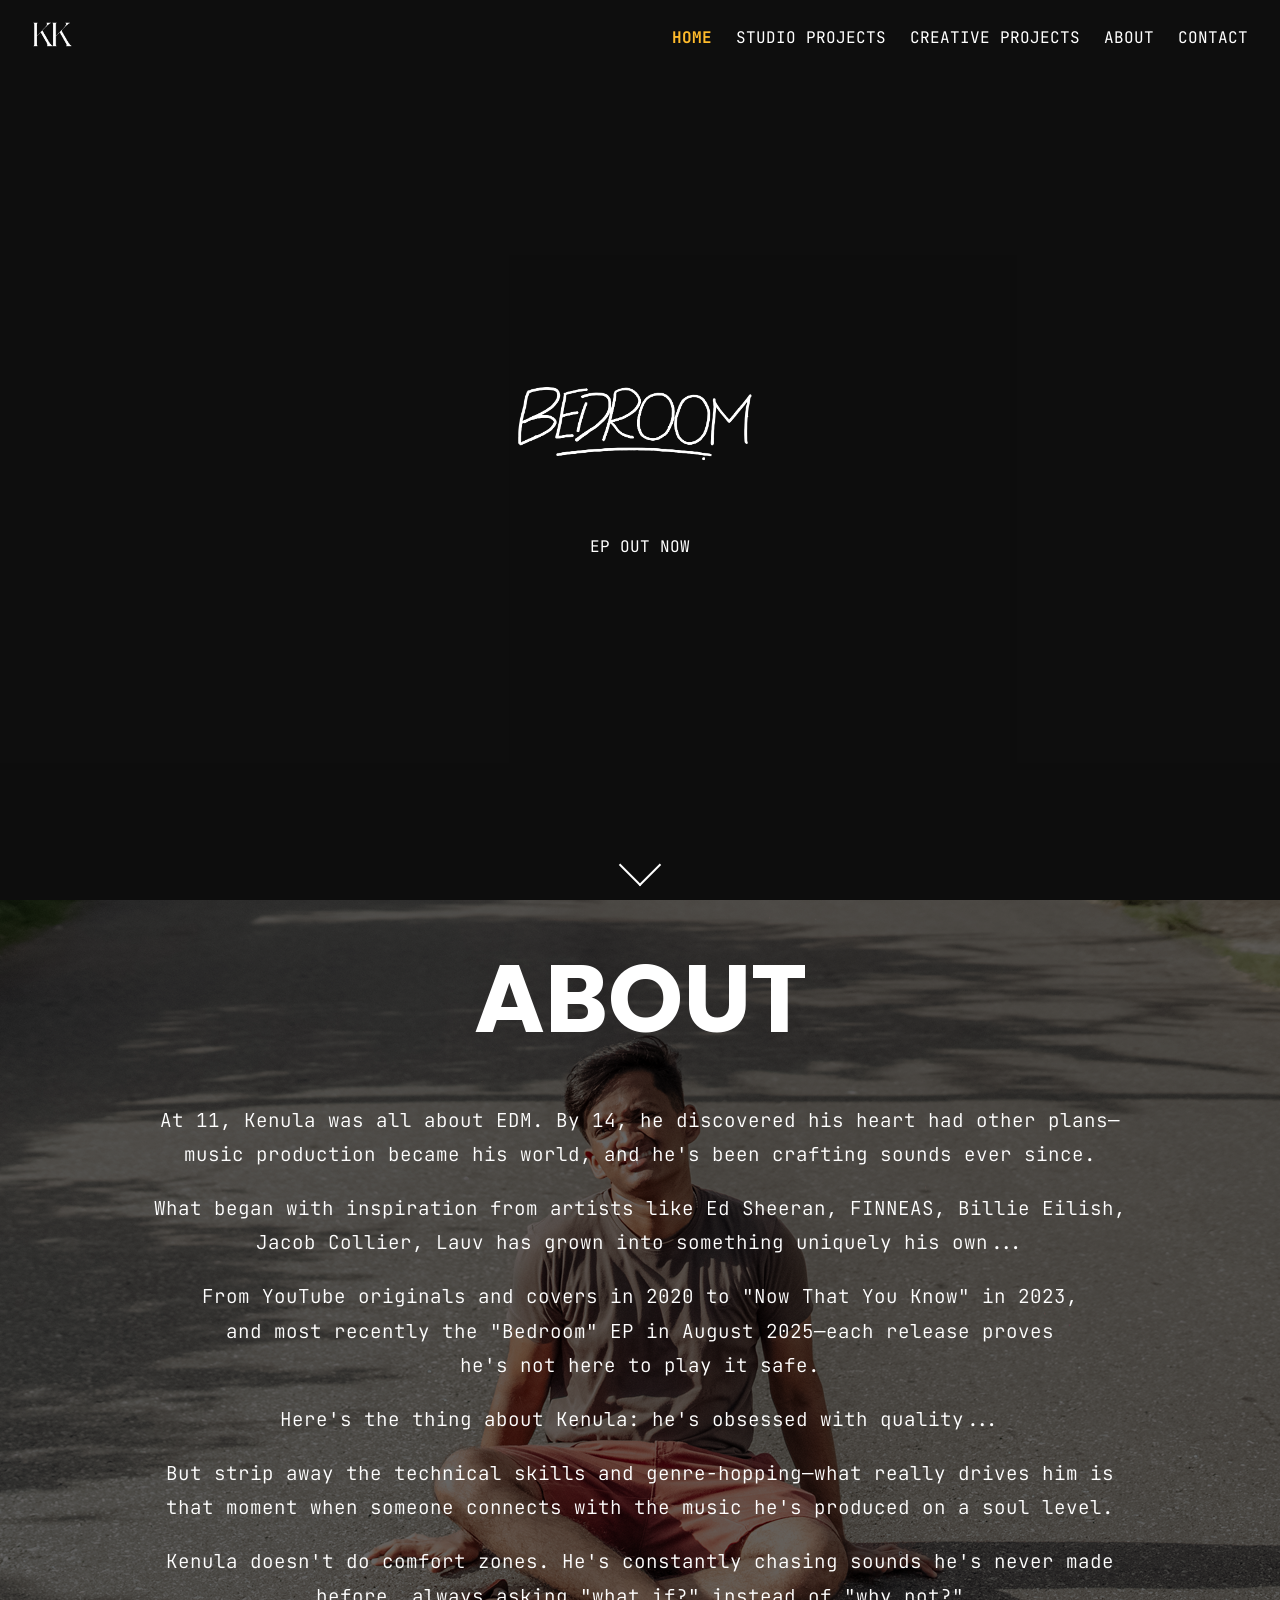
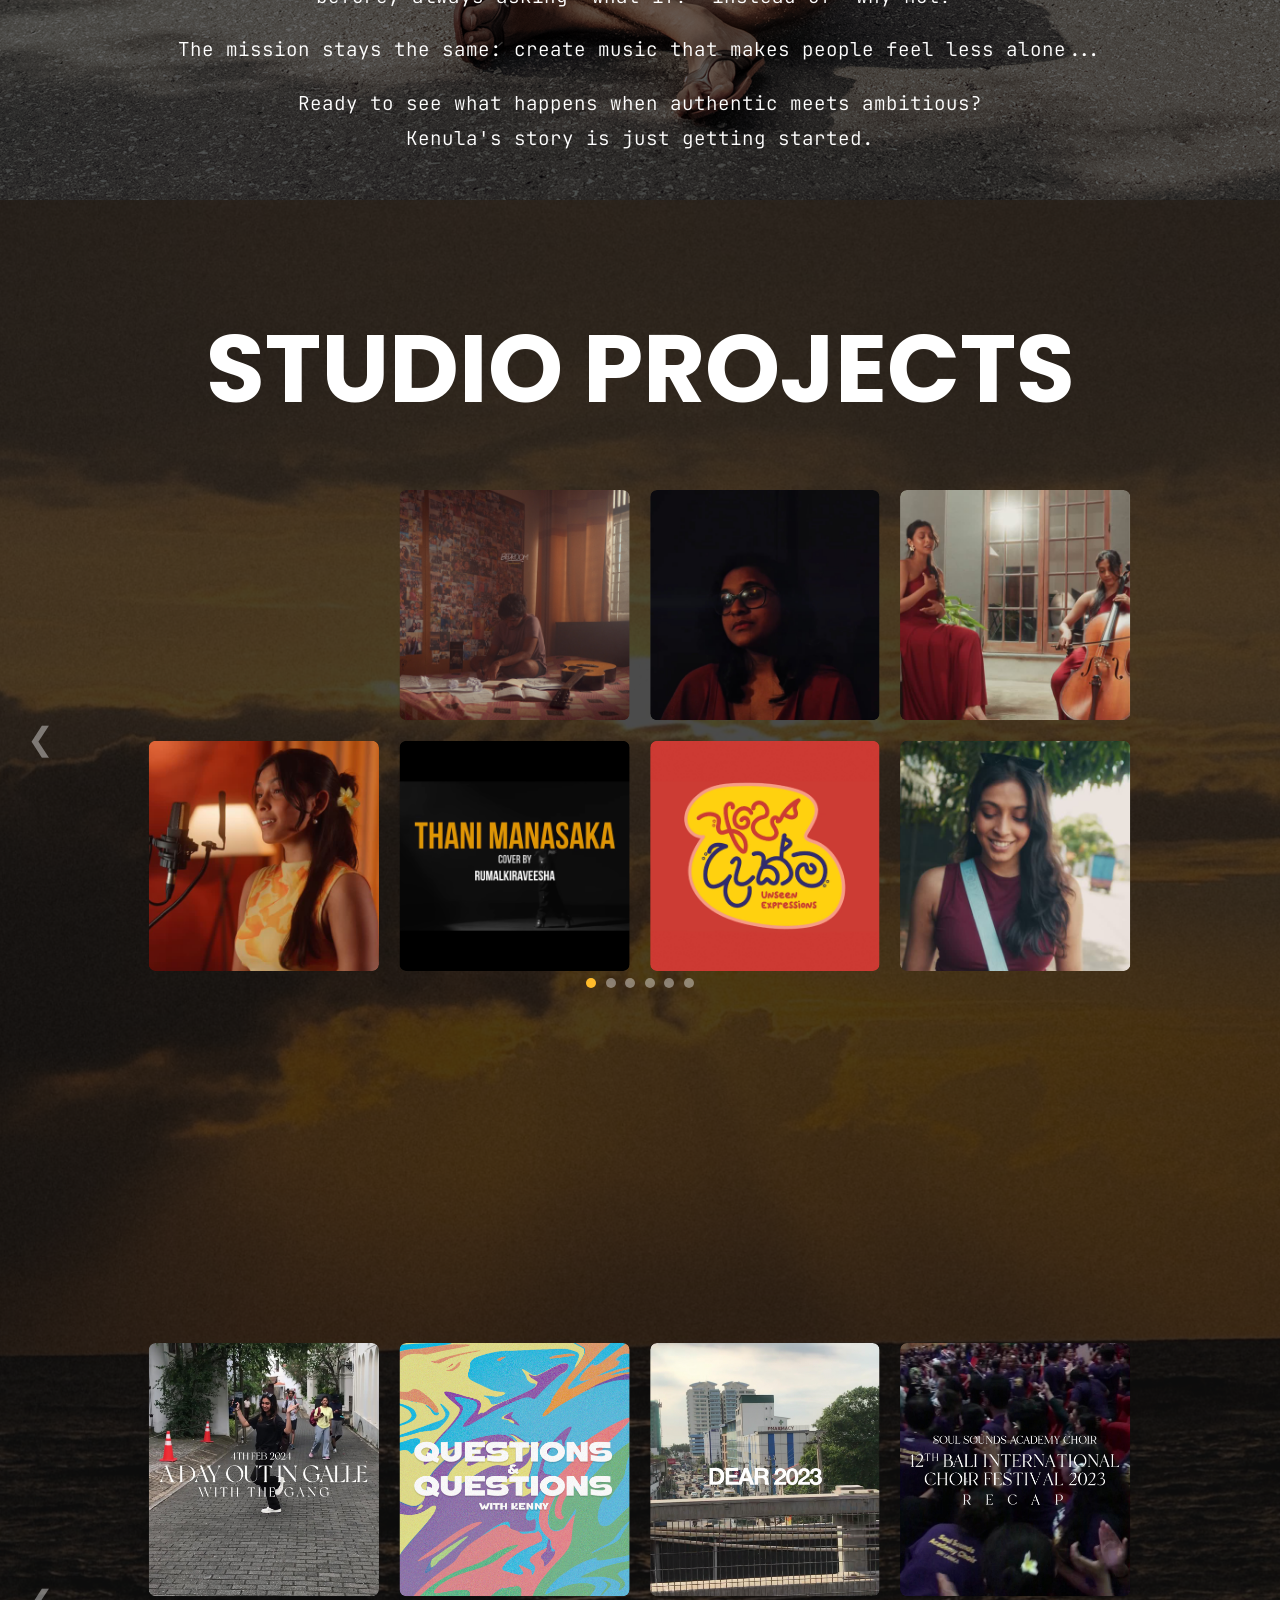
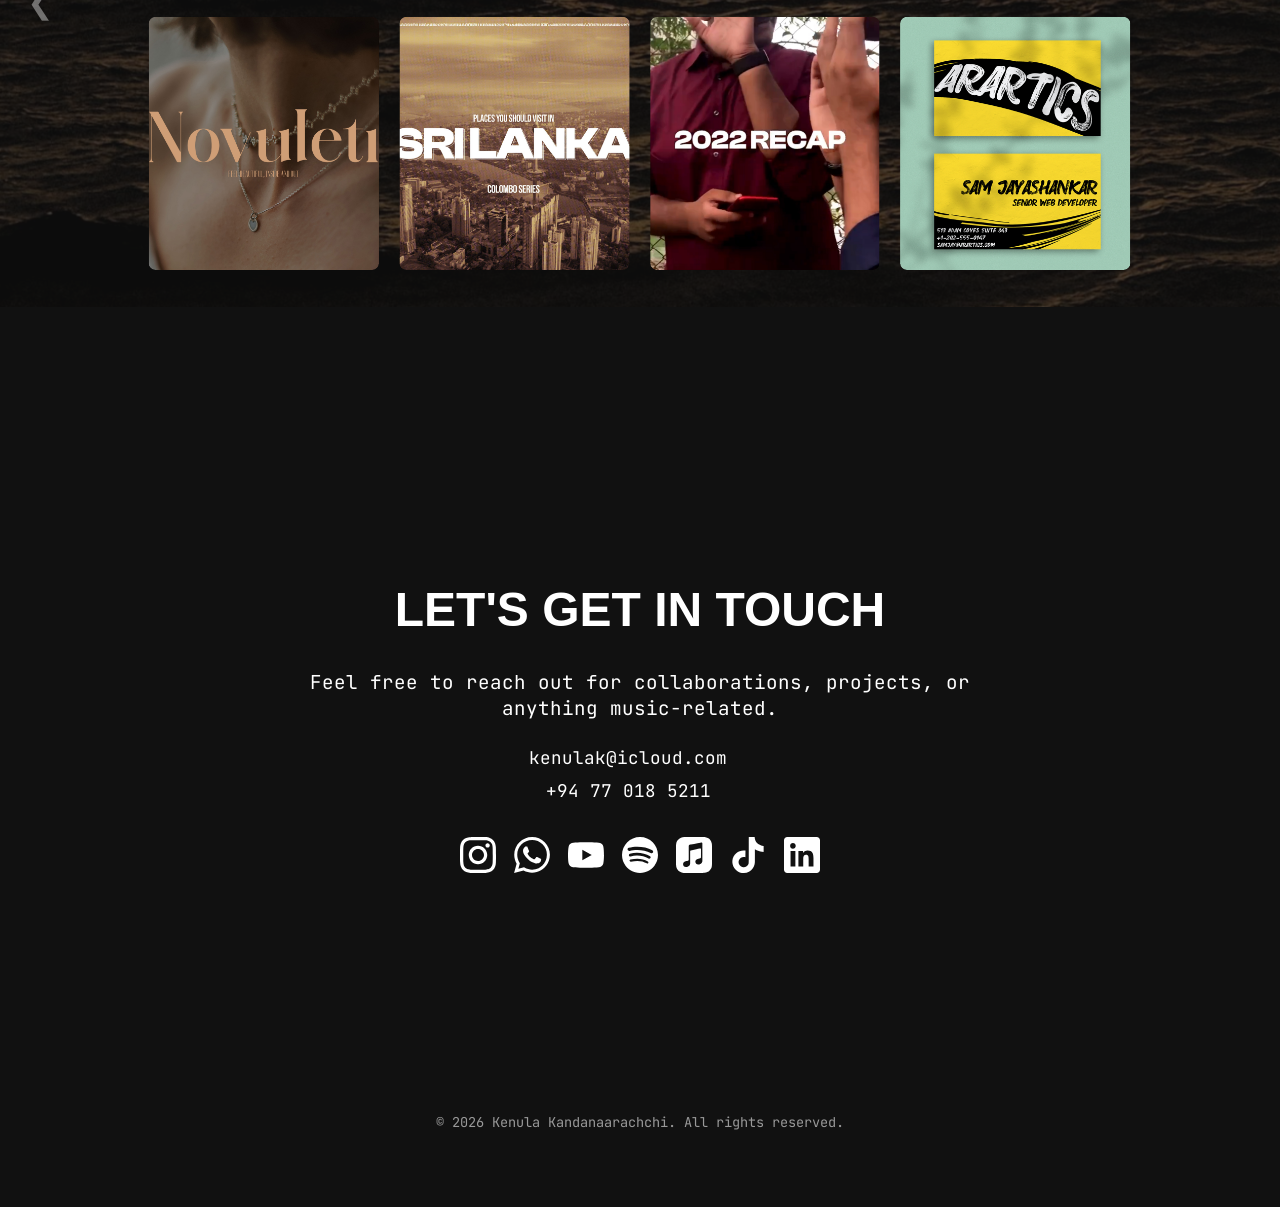
==== index.html @ 303df740 "Update index.html" ====
<!DOCTYPE html>
<html lang="en">
<head>
  <meta charset="UTF-8" />
  <meta name="viewport" content="width=device-width, initial-scale=1.0" />
  <title>Kenula Kandanaarachchi</title>
  <link rel="stylesheet" href="style.css" />
  <link rel="preconnect" href="https://fonts.googleapis.com">
  <link rel="preconnect" href="https://fonts.gstatic.com" crossorigin>
  <!-- JetBrains Mono -->
  <link href="https://fonts.googleapis.com/css2?family=JetBrains+Mono:wght@400;700&display=swap" rel="stylesheet">

  <!-- JetBrains Mono (Light + Regular + Bold) -->
  <link href="https://fonts.googleapis.com/css2?family=JetBrains+Mono:wght@300;400;700&display=swap" rel="stylesheet">

  <!-- Poppins Bold -->
  <link href="https://fonts.googleapis.com/css2?family=Poppins:wght@700&display=swap" rel="stylesheet">

  <link rel="icon" href="favicon/favicon.ico" type="image/x-icon">

  <link rel="icon" type="image/png" sizes="32x32" href="favicon/favicon-32x32.png">
  <link rel="icon" type="image/png" sizes="16x16" href="favicon/favicon-16x16.png">

  <link rel="apple-touch-icon" href="icons/apple-touch-icon.png">
</head>
<body>

<!-- Navbar -->
<header>
  <nav>
    <div class="logo">
      <a href="#home" class="logo-link">
        <img src="images/KENULA KANDANAARACHCHI-03.png" alt="Kenula Kayy Logo">
      </a>
    </div>
    <ul class="nav-links">
      <li><a href="#home">HOME</a></li>
      <li><a href="#studio-projects">STUDIO PROJECTS</a></li>
      <li><a href="#creative-projects">CREATIVE PROJECTS</a></li>
      <li><a href="#about">ABOUT</a></li>
      <li><a href="#contact">CONTACT</a></li>
    </ul>
    <div class="burger">&#9776;</div>
  </nav>
</header>

<!-- Hero Section -->
<section id="home" class="hero">
 <video autoplay muted loop playsinline class="hero-video">
    <source src="videos/WEBSITE_HOME_VIDEO.mp4" type="video/mp4">
    <!-- Optional WebM fallback -->
    <!-- <source src="videos/background.webm" type="video/webm"> -->
  </video>
  <div class="overlay"></div>
  <div class="hero-content">
    <!-- Replace text with your large logo -->
    <img src="images/BEDROOM ARTWORK-03-02.png" alt="Kenula Kayy Logo" class="hero-logo">
    <p class="hero-subtext">EP OUT NOW</p>
  </div>

  <!-- Scroll Down Arrow -->
  <a href="#about" class="scroll-down">
    <span></span>
  </a>
</section>
  
<!-- About -->
<section id="about" class="about-section">
  <div class="about-bg"></div>
  <div class="about-overlay"></div>
  <div class="about-content">
    <h2 class="animate-heading">ABOUT</h2>
    <div class="about-text">
      <p>At 11, Kenula was all about EDM. By 14, he discovered his heart had other plans—music production became his world, and he's been crafting sounds ever since.</p>
      <p>What began with inspiration from artists like Ed Sheeran, FINNEAS, Billie Eilish, Jacob Collier, Lauv has grown into something uniquely his own...</p>
      <p>From YouTube originals and covers in 2020 to "Now That You Know" in 2023,<br>and most recently the "Bedroom" EP in August 2025—each release proves<br>he's not here to play it safe.</p>
      <p>Here's the thing about Kenula: he's obsessed with quality...</p>
      <p>But strip away the technical skills and genre-hopping—what really drives him is that moment when someone connects with the music he's produced on a soul level.</p>
      <p>Kenula doesn't do comfort zones. He's constantly chasing sounds he's never made before, always asking "what if?" instead of "why not?"</p>
      <p>The mission stays the same: create music that makes people feel less alone...</p>
      <p>Ready to see what happens when authentic meets ambitious? <br> Kenula's story is just getting started.</br></p>
    </div>
  </div>
</section>

<!-- Shared Background Wrapper for Studio + Creative -->
<div class="projects-bg-wrapper">
  <div class="projects-bg"></div>
<!-- Studio Projects -->
<section id="studio-projects" class="projects-section">
  <h2 class="animate-heading">STUDIO PROJECTS</h2>
  <div class="slider-wrapper">
    <div class="projects-slider">

      <!-- Slide 1 -->
      <div class="project-slide active">
        <!-- Row 1 -->
        <a href="https://song.link/y/GPnMIuKgB18" target="_blank" rel="noopener noreferrer" class="project-card"><div class="project-img" style="background-image: url('Album_Arts/INFINITY_PAATA_PAATA_LOKAYAK.png');"></div><div class="overlay"><p>Paata Paata Lokayak<br><span>INFINITY</span></p></div></a>
        <a href="https://li.sten.to/bedroom" target="_blank" rel="noopener noreferrer" class="project-card"><div class="project-img" style="background-image: url('Album_Arts/BEDROOM_ALBUM_ART.jpg');"></div><div class="overlay"><p>Bedroom<br><span>Kenula Kandanaarachchi</span></p></div></a>
        <a href="https://www.youtube.com/watch?v=YS7hz0ufupk" target="_blank" rel="noopener noreferrer" class="project-card"><div class="project-img" style="background-image: url('Album_Arts/NADINE_GOODNESS_OF_GOD.jpg');"></div><div class="overlay"><p>Goodness of God (Cover)<br><span>Nadine</span></p></div></a>
        <a href="https://www.instagram.com/p/DMpoZyWswo3/" target="_blank" rel="noopener noreferrer" class="project-card"><div class="project-img" style="background-image: url('Album_Arts/AMARSHA_MAL_PAN_PODAK.jpg');"></div><div class="overlay"><p>Mal Pan Podak (Cover)<br><span>Amarsha Tissera</span></p></div></a>
        <!-- Row 2 -->
        <a href="https://www.instagram.com/p/DMUVOKHNM0s/" target="_blank" rel="noopener noreferrer" class="project-card"><div class="project-img" style="background-image: url('Album_Arts/AMARSHA_PAALUWE_SATHUTA.jpg');"></div><div class="overlay"><p>Paaluwe Sathuta (Cover)<br><span>Amarsha Tissera</span></p></div></a>
        <a href="https://www.youtube.com/watch?v=P3j0_LuZBWg" target="_blank" rel="noopener noreferrer" class="project-card"><div class="project-img" style="background-image: url('Album_Arts/RUMALKI_THANI_MANASAKA.jpg');"></div><div class="overlay"><p>Thani Manasaka (Cover)<br><span>Rumalki Raveesha</span></p></div></a>
        <a href="https://www.youtube.com/watch?v=t_DUDmobQgE" target="_blank" rel="noopener noreferrer" class="project-card"><div class="project-img" style="background-image: url('Album_Arts/BLIND_SCHOOL_APE_DAKMA.jpg');"></div><div class="overlay"><p>අපේ දැක්ම Unseen Expressions<br><span> The School for the Blind Ratmalana</span></p></div></a>
        <a href="https://www.instagram.com/p/DJbxK8TsYFI/" target="_blank" rel="noopener noreferrer" class="project-card"><div class="project-img" style="background-image: url('Album_Arts/AMARSHA_SANSARAYE.jpg');"></div><div class="overlay"><p>Sansaraye (Cover)<br><span>Amarsha Tissera</span></p></div></a>
      </div>

      <!-- Slide 2 -->
      <div class="project-slide">
        <!-- Row 1 -->
        <a href="https://www.youtube.com/watch?v=Evap-ZZc87Y" target="_blank" rel="noopener noreferrer" class="project-card"><div class="project-img" style="background-image: url('Album_Arts/NUWAN_PAPARE_JAZZ.jpg');"></div><div class="overlay"><p>Papara Jazz | පපර ජෑස්<br>(Documentary)<br><span>Horns with Nuwan</span></p></div></a>        
        <a href="https://www.instagram.com/p/DG5SH1ev1Fr/" target="_blank" rel="noopener noreferrer" class="project-card"><div class="project-img" style="background-image: url('Album_Arts/RUMALKI_DANGAKARA_HANDAKARI.jpg');"></div><div class="overlay"><p>Dangakara Hadakari (Cover)<br><span>Rumalki Raveesha</span></p></div></a>
        <a href="https://www.instagram.com/p/DGQVdH5sZlc/" target="_blank" rel="noopener noreferrer" class="project-card"><div class="project-img" style="background-image: url('Album_Arts/AMARSHA_JEEWITHE_THARUNA_KALE.jpg');"></div><div class="overlay"><p>Jeewithe Tharuna Kale (Cover)<br><span>Amarsha Tissera</span></p></div></a>
        <a href="https://www.youtube.com/watch?v=TrlFW0Z05Lc" target="_blank" rel="noopener noreferrer" class="project-card"><div class="project-img" style="background-image: url('Album_Arts/AMARSHA_KEHAN_IRIS.jpg');"></div><div class="overlay"><p>IRIS (Cover)<br><span>Amarsha Tissera & Kehan Gunatilleka</span></p></div></a>

        <!-- Row 2 -->
        <a href="https://www.youtube.com/shorts/XlEE2H0rABk" target="_blank" rel="noopener noreferrer" class="project-card"><div class="project-img" style="background-image: url('Album_Arts/AMARSHA_MIHIRAWIYE.jpg');"></div><div class="overlay"><p>Mihiraviyeh (Cover)<br><span>Amarsha Tissera</span></p></div></a>
        <a href="https://www.youtube.com/watch?v=u-RbnKfEqfM" target="_blank" rel="noopener noreferrer" class="project-card"><div class="project-img" style="background-image: url('Album_Arts/ECHOES_OF_US.jpg');"></div><div class="overlay"><p>Echoes of Us (Short Film)<br><span>Last Bench Movies</span></p></div></a>
        <a href="https://www.youtube.com/watch?v=CLxDbtnFYWI" target="_blank" rel="noopener noreferrer" class="project-card"><div class="project-img" style="background-image: url('Album_Arts/AMARSHA_ASIPIYA_SALANA.jpg');"></div><div class="overlay"><p>Asipiya Salana (Cover)<br><span>Amarsha Tissera</span></p></div></a>
        <a href="https://www.youtube.com/watch?v=0uTXkuQrvTw" target="_blank" rel="noopener noreferrer" class="project-card"><div class="project-img" style="background-image: url('Album_Arts/AMARSHA_HANTHANEY.jpg');"></div><div class="overlay"><p>Hanthaney (Cover)<br><span>Amarsha Tissera x Yashvin Senanayake</span></p></div></a>
      </div>

      <!-- Slide 3 -->
      <div class="project-slide">
        <!-- Row 1 -->
        <a href="https://hyperfollow.com/kenulakandanaarachchidancingshoes" target="_blank" rel="noopener noreferrer" class="project-card"><div class="project-img" style="background-image: url('Album_Arts/DANCING_SHOES_ALBUM_ART_COVER.jpg');"></div><div class="overlay"><p>Dancing Shoes<br><span>Kenula Kandanaarachchi</span></p></div></a>
        <a href="https://youtube.com/playlist?list=PLHCzepx_gjsb80nX0EVVEt56pDHpDssVe&si=8_OqZ4Pj3O2GMsOS" target="_blank" rel="noopener noreferrer" class="project-card"><div class="project-img" style="background-image: url('Album_Arts/PATTA_HISTORY_POLITCS.jpg');"></div><div class="overlay"><p>Sri Lanka's Politics - a History of Power in Paradise<br><span>Patta History</span></p></div></a>
        <a href="https://www.youtube.com/watch?v=GGmb2E5V9VI" target="_blank" rel="noopener noreferrer" class="project-card"><div class="project-img" style="background-image: url('Album_Arts/DANCING_SHOES_ALBUM_ART_COVER.jpg');"></div><div class="overlay"><p>BIRDS OF A FEATHER (Cover)<br><span>Amarsha Tissera</span></p></div></a>
        <a href="https://www.youtube.com/watch?v=mDjHya2Vjc0" target="_blank" rel="noopener noreferrer" class="project-card"><div class="project-img" style="background-image: url('Album_Arts/THANUKI_DIVE_COVER.jpg');"></div><div class="overlay"><p>Dive (Cover)<br><span>Thanuki Goonesinghe</span></p></div></a>

        <!-- Row 2 -->
        <a href="https://www.youtube.com/watch?v=7arHqsnm9ko" target="_blank" rel="noopener noreferrer" class="project-card"><div class="project-img" style="background-image: url('Album_Arts/AMARSHA_PLEASE_PLEASE_PLEASE.jpg');"></div><div class="overlay"><p>Please Please Please (Cover)<br><span>Amarsha Tissera</span></p></div></a>
        <a href="https://www.youtube.com/watch?v=TdQnGWZSMvs" target="_blank" rel="noopener noreferrer" class="project-card"><div class="project-img" style="background-image: url('Album_Arts/AMARSHA_EKA_WASSAK.jpg');"></div><div class="overlay"><p>Eka Wassak (Cover)<br><span>Amarsha Tissera x Yashvin Senanayake</span></p></div></a>
        <a href="https://www.youtube.com/watch?v=mLkYtWjqIC8" target="_blank" rel="noopener noreferrer" class="project-card"><div class="project-img" style="background-image: url('Album_Arts/AND_THEN_THERE_WERE_NONE.jpg');"></div><div class="overlay"><p>10 Little Soldier Boys from "And Then There Were None"<br><span>Cold Theatre Seven</span></p></div></a>
        <a href="https://www.youtube.com/watch?v=myBLik-btCE" target="_blank" rel="noopener noreferrer" class="project-card"><div class="project-img" style="background-image: url('Album_Arts/DON_SWAPNA_KUMARI.jpg');"></div><div class="overlay"><p>Swapna Kumari<br><span>Dona Ruwini</span></p></div></a>
      </div>
      
      <!-- Slide 4 -->
      <div class="project-slide">
        <!-- Row 1 -->
        <a href="https://song.link/s/5SKcfchRN8miUir3IqKYWQ" target="_blank" rel="noopener noreferrer" class="project-card"><div class="project-img" style="background-image: url('Album_Arts/CLOSE_TO_ME.jpg');"></div><div class="overlay"><p>close to me<br><span>Vinuk</span></p></div></a>
        <a href="https://www.youtube.com/watch?v=QSKkhmNAGaI" target="_blank" rel="noopener noreferrer" class="project-card"><div class="project-img" style="background-image: url('Album_Arts/AMARSHA_STICK_SEASON.jpg');"></div><div class="overlay"><p>Stick Season (Live Cover)<br><span>Amarsha Tissera</span></p></div></a>
        <a href="https://hyperfollow.com/4000miles" target="_blank" rel="noopener noreferrer" class="project-card"><div class="project-img" style="background-image: url('Album_Arts/4000_MILES.jpg');"></div><div class="overlay"><p>4000 Miles<br><span>Kenula Kandanaarachchi</span></p></div></a>
        <a href="https://www.youtube.com/watch?v=26aE1nnDCZk" target="_blank" rel="noopener noreferrer" class="project-card"><div class="project-img" style="background-image: url('Album_Arts/CARLLIN_HALLELUJAH.jpg');"></div><div class="overlay"><p>Hallelujah (Cover)<br><span>TAmarsha Tissera & Carllin Perera</span></p></div></a>

        <!-- Row 2 -->
        <a href="https://hyperfollow.com/nowthatyouknow" target="_blank" rel="noopener noreferrer" class="project-card"><div class="project-img" style="background-image: url('Album_Arts/NTYK.jpg');"></div><div class="overlay"><p>Now That You Know<br><span>Kenula Kandanaarachchi</span></p></div></a>
        <a href="https://www.instagram.com/p/CpY_lSBI5zE/" target="_blank" rel="noopener noreferrer" class="project-card"><div class="project-img" style="background-image: url('Album_Arts/SUBHATH_TITLI.jpg');"></div><div class="overlay"><p>Titli<br><span>Subhath Sanjula</span></p></div></a>
        <a href="https://soundcloud.com/kenulakandanaarachchi/ifthisisgoodbye-kenulak" target="_blank" rel="noopener noreferrer" class="project-card"><div class="project-img" style="background-image: url('Album_Arts/IF_THIS_IS_GOODBYE.jpg');"></div><div class="overlay"><p>If This Is Goodbye<br><span>Kenula Kandanaarachchi</span></p></div></a>
        <a href="https://soundcloud.com/kenulakandanaarachchi/allieverseeisyou" target="_blank" rel="noopener noreferrer" class="project-card"><div class="project-img" style="background-image: url('Album_Arts/ALL_I_EVER_SEE_IS_YOU.jpg');"></div><div class="overlay"><p>All I Ever See Is You<br><span>Kenula Kandanaarachchi</span></p></div></a>
      </div>
      
      <!-- Slide 5 -->
      <div class="project-slide">
        <!-- Row 1 -->
        <a href="https://soundcloud.com/kenulakandanaarachchi/saturday-night-u-and-i" target="_blank" rel="noopener noreferrer" class="project-card"><div class="project-img" style="background-image: url('Album_Arts/SATURDAY_NIGHT.jpg');"></div><div class="overlay"><p>Saturday Night (U & I)<br><span>Kenula Kandanaarachchi</span></p></div></a>
        <a href="https://www.youtube.com/watch?v=BhYsfa_qYps" target="_blank" rel="noopener noreferrer" class="project-card"><div class="project-img" style="background-image: url('Album_Arts/SSA_GROWNUP_CHRISTMAS_LIST.jpg');"></div><div class="overlay"><p>Grown Up Christmas List (Cover)<br><span>Soul Sounds Academy Children's Choir</span></p></div></a>
        <a href="https://www.youtube.com/watch?v=imm10K3-5nE" target="_blank" rel="noopener noreferrer" class="project-card"><div class="project-img" style="background-image: url('Album_Arts/SSA_THE_CHRISTMAS_SONG.jpg');"></div><div class="overlay"><p>CHRISTMAS SONG (Cover)<br><span>Soul Sounds Academy Intermediate Choir</span></p></div></a>
        <a href="https://www.youtube.com/watch?v=ekj79UXx-4Q" target="_blank" rel="noopener noreferrer" class="project-card"><div class="project-img" style="background-image: url('Album_Arts/SSA_ROCKING_AROUND.jpg');"></div><div class="overlay"><p>Rocking Around the Christmas Tree<br><span>Soul Sounds KiDZ</span></p></div></a>
  
        <!-- Row 2 -->
        <a href="https://youtu.be/ikCpQXguwDs" target="_blank" rel="noopener noreferrer" class="project-card"><div class="project-img" style="background-image: url('Album_Arts/3_WORDS.jpg');"></div><div class="overlay"><p>3 Words<br><span>Kenula Kandanaarachchi</span></p></div></a>
        <a href="https://youtu.be/r4plnR27NTE" target="_blank" rel="noopener noreferrer" class="project-card"><div class="project-img" style="background-image: url('Album_Arts/TAKE_YOU_HOME.jpg');"></div><div class="overlay"><p>Take You Home<br><span>Kenula Kandanaarachchi</span></p></div></a>
        <a href="https://youtu.be/YZS2cZX5PZ0" target="_blank" rel="noopener noreferrer" class="project-card"><div class="project-img" style="background-image: url('Album_Arts/FALL_APART_LIKE_OTHERS_DO.jpg');"></div><div class="overlay"><p>Fall Apart Like Others Do<br><span>Kenula Kandanaarachchi</span></p></div></a>
        <a href="https://youtu.be/DiHNbDJnPoY" target="_blank" rel="noopener noreferrer" class="project-card"><div class="project-img" style="background-image: url('Album_Arts/PICTURE_PERFECT.jpg');"></div><div class="overlay"><p>Picture Perfect<br><span>Kenula Kandanaarachchi</span></p></div></a>
      </div>

      <!-- Slide 6 -->
      <div class="project-slide">
        <!-- Row 1 -->
        <a href="https://docs.google.com/spreadsheets/d/1rfe-AVFp1on6dUTb6cWEVkP8vVrvX-R3m_GP_Y6LzFc/edit?usp=sharing" target="_blank" rel="noopener noreferrer" class="project-card view-more"><div class="overlay"><p>View More</p></div></a>
        <a href="#" target="_blank" rel="noopener noreferrer" class="project-card"><div class="project-img"></div><div class="overlay"><p><br><span></span></p></div></a>
        <a href="#" target="_blank" rel="noopener noreferrer" class="project-card"><div class="project-img"></div><div class="overlay"><p><br><span></span></p></div></a>
        <a href="#" target="_blank" rel="noopener noreferrer" class="project-card"><div class="project-img"></div><div class="overlay"><p><br><span></span></p></div></a>

        <!-- Row 2 -->
        <a href="#" target="_blank" rel="noopener noreferrer" class="project-card"><div class="project-img"></div><div class="overlay"><p><br><span></span></p></div></a>
        <a href="#" target="_blank" rel="noopener noreferrer" class="project-card"><div class="project-img"></div><div class="overlay"><p><br><span></span></p></div></a>
        <a href="#" target="_blank" rel="noopener noreferrer" class="project-card"><div class="project-img"></div><div class="overlay"><p><br><span></span></p></div></a>
        <a href="#" target="_blank" rel="noopener noreferrer" class="project-card"><div class="project-img"></div><div class="overlay"><p><br><span></span></p></div></a>
      </div>  
      
    </div>

    <!-- Indicators -->
    <div class="slider-dots"></div>
    
    <!-- Arrows -->
    <button class="slider-arrow left">&#10094;</button>
    <button class="slider-arrow right">&#10095;</button>
  </div>
</section>
  
<!-- Creative Projects -->
<section id="creative-projects" class="projects-section">
  <h2 class="animate-heading">CREATIVE PROJECTS</h2>
  <div class="slider-wrapper">
    <div class="projects-slider">

      <!-- Slide 1 -->
      <div class="project-slide active">
        <!-- Row 1 -->
        <a href="#" target="_blank" rel="noopener noreferrer" class="project-card"><div class="project-img" style="background-image: url('Creative_Projects/A_DAY_OUT_IN_GALLE.jpg');"></div><div class="overlay"><p>A Day Out in Galle<br><span>Short Vlog</span></p></div></a>
        <a href="#" target="_blank" rel="noopener noreferrer" class="project-card"><div class="project-img" style="background-image: url('Creative_Projects/QUESTIONS_AND_QUESTIONS_WITH_KENNY.jpg');"></div><div class="overlay"><p>Questions & Questions with Kenny<br><span>Q & A Series</span></p></div></a>
        <a href="#" target="_blank" rel="noopener noreferrer" class="project-card"><div class="project-img" style="background-image: url('Creative_Projects/DEAR_2023.jpg');"></div><div class="overlay"><p>Dear 2023<br><span>Short Vlog</span></p></div></a>
        <a href="#" target="_blank" rel="noopener noreferrer" class="project-card"><div class="project-img" style="background-image: url('Creative_Projects/BALI_RECAP.jpg');"></div><div class="overlay"><p>12th Bali International Choir Festival 2023 (Recap)<br><span>Short Vlog</span></p></div></a>

        <!-- Row 2 -->
        <a href="#" target="_blank" rel="noopener noreferrer" class="project-card"><div class="project-img" style="background-image: url('Creative_Projects/NOVULETI.jpg');"></div><div class="overlay"><p>Novuleti<br><span>Logo Design & Branding</span></p></div></a>
        <a href="#" target="_blank" rel="noopener noreferrer" class="project-card"><div class="project-img" style="background-image: url('Creative_Projects/PLACES_TO_VISIT_IN_SRI LANKA.jpg');"></div><div class="overlay"><p>Places to Visit in Sri Lanka (Colombo Series)<br><span>Creative Posters</span></p></div></a>
        <a href="#" target="_blank" rel="noopener noreferrer" class="project-card"><div class="project-img" style="background-image: url('Creative_Projects/2022_RECAP.jpg');"></div><div class="overlay"><p>2022 Recap<br><span>Short Vlog</span></p></div></a>
        <a href="#" target="_blank" rel="noopener noreferrer" class="project-card"><div class="project-img" style="background-image: url('Creative_Projects/ARARTICS.jpg');"></div><div class="overlay"><p>Arartics<br><span>Business Card Design</span></p></div></a>
      </div>

 <!-- Slide 2 -->
      <div class="project-slide">
        <!-- Row 1 -->
        <a href="#" target="_blank" rel="noopener noreferrer" class="project-card"><div class="project-img" style="background-image: url('Creative_Projects/SPOTIFY_BANNERS.jpg');"></div><div class="overlay"><p>Spotify Cover Arts<br><span>Creative Posters</span></p></div></a>        
        <a href="YOUR_GOOGLE_SHEET_LINK" target="_blank" rel="noopener noreferrer" class="project-card view-more"><div class="overlay"><p>View More</p></div></a>
        <a href="#" target="_blank" rel="noopener noreferrer" class="project-card"><div class="project-img"></div><div class="overlay"><p><br><span></span></p></div></a>
        <a href="#" target="_blank" rel="noopener noreferrer" class="project-card"><div class="project-img"></div><div class="overlay"><p><br><span></span></p></div></a>

        <!-- Row 2 -->
        <a href="#" target="_blank" rel="noopener noreferrer" class="project-card"><div class="project-img"></div><div class="overlay"><p><br><span></span></p></div></a>
        <a href="#" target="_blank" rel="noopener noreferrer" class="project-card"><div class="project-img"></div><div class="overlay"><p><br><span></span></p></div></a>
        <a href="#" target="_blank" rel="noopener noreferrer" class="project-card"><div class="project-img"></div><div class="overlay"><p><br><span></span></p></div></a>
        <a href="#" target="_blank" rel="noopener noreferrer" class="project-card"><div class="project-img"></div><div class="overlay"><p><br><span></span></p></div></a>
      </div>

    </div>

    <!-- Indicators -->
    <div class="slider-dots"></div>

    <!-- Arrows -->
    <button class="slider-arrow left">&#10094;</button>
    <button class="slider-arrow right">&#10095;</button>
  </div>
</section>

</div> <!-- end of projects-bg-wrapper -->
  
<!-- ========================= -->
<!--      CONTACT SECTION      -->
<!-- ========================= -->
<section id="contact">

  <!-- Background video (add file later) -->
  <div class="contact-bg">
    <video id="contactVideo" autoplay muted loop playsinline>
      <source src="videos/CONTACT_BG_FINAL_2.mp4" type="video/mp4">
    </video>
  </div>

  <div class="contact-content">

    <h2 class="contact-heading animate-contact">LET'S GET IN TOUCH</h2>

    <p class="contact-text animate-contact">
      Feel free to reach out for collaborations, projects, or anything music-related.
    </p>

    <div class="contact-links animate-contact">
      <a href="mailto:kenulak@icloud.com" class="contact-link animate-contact">
        kenulak@icloud.com
      </a>
      <a href="tel:+94770185211" class="contact-link animate-contact">
        +94 77 018 5211
      </a>
    </div>

    <div class="social-icons animate-contact">
      <a href="https://www.instagram.com/kenulakandanaarachchi/" target="_blank" rel="noopener noreferrer" class="icon instagram" aria-label="Instagram"></a>
      <a href="https://wa.me/94770185211" target="_blank" rel="noopener noreferrer" class="icon whatsapp" aria-label="WhatsApp"></a>
      <a href="https://www.youtube.com/@kenulakandanaarachchi" target="_blank" rel="noopener noreferrer" class="icon youtube" aria-label="YouTube"></a>
      <a href="https://open.spotify.com/artist/2xWVvHFNvUpK5hgcSAjgC4?si=Srp_iN9vTveFj2mjBcNjwQ" target="_blank" rel="noopener noreferrer" class="icon spotify" aria-label="Spotify"></a>
      <a href="https://music.apple.com/us/artist/kenula-kandanaarachchi/1709852107" target="_blank" rel="noopener noreferrer" class="icon apple" aria-label="Apple Music"></a>
      <a href="https://www.tiktok.com/@kenulakandanaarachchi" target="_blank" rel="noopener noreferrer" class="icon tiktok" aria-label="TikTok"></a>
      <a href="https://www.linkedin.com/in/kenulakandanaarachchi/" target="_blank" rel="noopener noreferrer" class="icon linkedin" aria-label="LinkedIn"></a>
    </div>

  </div>

  <footer class="site-footer">
  <p>© 2026 Kenula Kandanaarachchi. All rights reserved.</p>
</footer>
  
</section>
  
  <script src="script.js"></script>
</body>
</html>
---- style.css ----
* {
  margin: 0;
  padding: 0;
  box-sizing: border-box;
}

body {
  font-family: 'JetBrains Mono', monospace;
  background-color: #111;
  color: white;
  scroll-behavior: smooth;
}

header {
  position: fixed;
  top: 0;
  width: 100%;
  background: transparent; /* fully transparent */
  z-index: 1000;
}

:root {
  --nav-top-padding: 15px;
  --scroll-arrow-size: 30px;
  --scroll-arrow-color: white;
  --scroll-arrow-speed: 1.5s;
}

/* Navbar */
nav {
  display: flex;
  justify-content: space-between;
  align-items: center;
  padding: var(--nav-top-padding) 2rem 1rem 2rem; /* top padding adjustable here */
}

.logo img {
  height: 40px; /* adjust small logo size */
}

.nav-links a {
  text-decoration: none;
  color: white;
  text-transform: uppercase;
  transition: color 0.3s;
}

/* Hover effect */
.nav-links a:hover {
  color: #FFBB2B;
}

/* Active section highlight */
.nav-links a.active {
  color: #FFBB2B;
  font-weight: bold; /* optional, makes it stand out more */
}

.nav-links {
  list-style: none;      /* removes bullets */
  display: flex;         /* puts items in a row */
  gap: 1.5rem;           /* spacing between items */
  margin: 0;             /* removes default margin */
  padding: 0;            /* removes default padding */
}

.burger {
  display: none;
  font-size: 2rem;
  cursor: pointer;
}

.hero {
  height: 100vh;
  position: relative;
  display: flex;
  align-items: center;
  justify-content: center;
}

.hero .overlay {
  position: absolute;
  top: 0; left: 0;
  width: 100%; height: 100%;
  background: rgba(0,0,0,0.2);
}

.hero-content {
  z-index: 2;
  text-align: center;
}

.hero-content h1 {
  font-family: 'Helvetica Neue', Helvetica, Arial, sans-serif;
  font-size: 4rem;
}

/* Hero Section */
.hero-content img.hero-logo {
  max-width: 250px; /* adjust big logo size */
  height: auto;
  margin-bottom: 1rem;
}

.hero-logo {
  opacity: 0;
  transform: translateY(20px);
  transition: opacity 0.8s ease, transform 0.8s ease;
}

.hero-logo.show {
  opacity: 1;
  transform: translateY(0);
}

.hero-subtext {
  opacity: 0;
  transform: translateY(20px);
  transition: opacity 0.8s ease, transform 0.8s ease;
}

.hero-subtext.show {
  opacity: 1;
  transform: translateY(0);
}

/* Scroll Down Arrow */
.scroll-down {
  position: absolute;
  bottom: 20px;
  left: 50%;
  transform: translateX(-50%);
  z-index: 3; /* keeps arrow above overlay */
  text-decoration: none;
  opacity: 0; /* hidden at first */
  animation: arrowFadeIn 1s ease forwards;
  animation-delay: 1.2s; /* delay before showing */
}

@keyframes arrowFadeIn {
  to {
    opacity: 1;
  }
}

.scroll-down span {
  display: block;
  width: var(--scroll-arrow-size);
  height: var(--scroll-arrow-size);
  border-bottom: 2px solid var(--scroll-arrow-color);
  border-right: 2px solid var(--scroll-arrow-color);
  transform: rotate(45deg);
  animation: scrollArrow var(--scroll-arrow-speed) infinite;
}

.scroll-down.hide {
  opacity: 0;
  pointer-events: none;
  transition: opacity 0.5s ease;
}

section {
  padding: 6rem 2rem;
  min-height: 100vh;
  scroll-margin-top: 10vh;
}

h2 {
  font-family: 'Helvetica Neue', Helvetica, Arial, sans-serif;
  font-size: 3rem;
  margin-bottom: 2rem;
}

.projects-section .grid {
  display: grid;
  grid-template-columns: repeat(auto-fill, minmax(250px, 1fr));
  gap: 1rem;
}

.grid-item {
  position: relative;
  overflow: hidden;
}

.grid-item img {
  width: 100%;
  display: block;
}

.grid-item .overlay {
  position: absolute;
  top: 0; left: 0;
  width: 100%; height: 100%;
  background: rgba(0,0,0,0.7);
  display: flex;
  align-items: center;
  justify-content: center;
  opacity: 0;
  transition: opacity 0.3s ease;
}

.grid-item:hover .overlay {
  opacity: 1;
}

.contact-links a {
  margin-right: 1.5rem;
  color: white;
  text-decoration: none;
}

.contact-links a:hover {
  color: #FFBB2B;
}

/* Mobile */
@media (max-width: 768px) {
  .nav-links {
    display: none;
    flex-direction: column;
    background: rgba(0,0,0,0.9);
    position: absolute;
    top: 60px; /* aligns under the navbar */
    right: 0;
    width: 100%; /* full width for better tap targets */
    padding: 1rem 0;
    text-align: center; /* center links */
  }

  .nav-links li {
    margin: 0.5rem 0; /* space between each item */
  }

  .nav-links.active {
    display: flex;
  }

  .burger {
    display: block;
  }
}

.hero-video {
  position: absolute;
  top: 0;
  left: 0;
  width: 100%;
  height: 100%;
  object-fit: cover; /* covers full section */
  z-index: -1; /* behind overlay and content */
}

.about-section {
  position: relative;
  min-height: 100vh;
  display: flex;
  align-items: center;
  justify-content: center;
  padding: 6rem 2rem;
  text-align: center;
  overflow: hidden; /* important for parallax */
}

.about-bg {
  position: absolute;
  top: 0;
  left: 0;
  width: 100%;
  height: 100%;
  background: url('images/ABOUT-COVER_PAGE.png') no-repeat center center/cover;
  transform: scale(1.2); /* locked zoom */
  will-change: transform; /* smoother GPU rendering */
  transition: transform 0.6s ease, opacity 0.6s ease;
  z-index: 0;
}

.about-overlay {
  position: absolute;
  top: 0;
  left: 0;
  width: 100%;
  height: 100%;
  background: rgba(0,0,0,0.6); /* darker overlay */
  z-index: 1;
}

.about-content {
  position: relative;
  max-width: 1000px; /* increased from 800px */
  width: 90%;        /* ensures responsiveness */
  z-index: 1;
  color: white;
}

.about-content h2 {
  font-size: 6rem;
  margin-bottom: 2rem;
  font-family: 'Poppins', sans-serif; /* heading font */
  font-weight: 700;
}

.about-text p {
  font-family: 'JetBrains Mono', monospace; /* body font */
  font-size: 1.2rem;
  font-weight: 300;
  line-height: 1.8; /* more breathing space */
  margin-bottom: 1.2rem;
  text-align: center; /* now centered */
}

/* Heading animation */
.animate-heading {
  opacity: 0;
  transform: translateY(40px);
  transition: opacity 0.8s ease, transform 0.8s ease;
}

.animate-heading.show {
  opacity: 1;
  transform: translateY(0);
}

/* Paragraphs staggered */
.about-text p {
  opacity: 0;
  transform: translateY(30px);
  transition: opacity 0.8s ease, transform 0.8s ease;
}

.about-text p.show {
  opacity: 1;
  transform: translateY(0);
}

/* Smooth transitions for parallax bg */
.about-bg img {
  transition: transform 0.6s ease, opacity 0.6s ease;
}

/* Smooth exit for heading + text */
.animate-heading,
.about-text p {
  transition: opacity 0.6s ease, transform 0.6s ease;
}

.animate-heading.hide,
.about-text p.hide {
  opacity: 0;
  transform: translateY(40px); /* slides down when leaving */
}

/* ============================================
   SHARED PROJECTS BACKGROUND (PARALLAX)
   ============================================ */
.projects-bg-wrapper {
  position: relative;
  width: 100%;
  overflow: hidden;
}

.projects-bg {
  position: absolute;
  inset: -20%;                 /* KEY: oversize all sides */
  background-image: url("images/ST_BG_2.jpg"); /* your BG image */
  background-size: cover;
  background-position: center;
  will-change: transform;
  opacity: 0.25;
  z-index: -1;
  transform: translateY(0);
  transform: scale(1.2);
  transition: transform 0.6s ease;
}

/* ============================= */
/*    STUDIO PROJECTS SECTION    */
/* ============================= */

/* Section heading */
#studio-projects h2 {
  font-size: 6rem;
  margin-bottom: 2rem;
  font-family: 'Poppins', sans-serif;
  font-weight: 700;
  text-align: center;
}

/* --- Slider wrapper: vertical stack layout --- */
#studio-projects .slider-wrapper {
  display: flex;
  flex-direction: column;
  align-items: center;   /* centers arrows + dots */
  justify-content: flex-start;
  position: relative;
  max-width: 95%;
  margin: 0 auto;
  overflow: visible;
}

/* --- Projects slider (grid area) --- */
#studio-projects .projects-slider {
  width: 100%;
  position: relative;
  min-height: auto;       /* remove forced height */
  overflow: visible;
  display: flex;
  flex-direction: column;
  justify-content: flex-start; /* no forced bottom padding */
}

/* === INDIVIDUAL SLIDES === */
#studio-projects .project-slide {
  display: none;
  grid-template-columns: repeat(4, 1fr);
  gap: 1.5rem;
  align-items: start;
  min-height: auto; /* match the parent height */
  transition: opacity 0.8s ease;
  opacity: 0;
  position: absolute;
  top: 0;
  left: 0;
}

#studio-projects .project-slide.active {
  display: grid;
  opacity: 1;
  position: relative;
  z-index: 1;
}

/* === RESPONSIVE ADJUSTMENTS === */
@media (max-width: 1200px) {
  #studio-projects .project-slide,
  #studio-projects .projects-slider {
    min-height: 800px;
    grid-template-columns: repeat(3, 1fr);
  }
}

@media (max-width: 900px) {
  #studio-projects .project-slide,
  #studio-projects .projects-slider {
    min-height: 950px;
    grid-template-columns: repeat(2, 1fr);
  }
}

@media (max-width: 600px) {
  #studio-projects .project-slide,
  #studio-projects .projects-slider {
    min-height: auto; /* let mobile resize naturally */
    grid-template-columns: 1fr;
  }
}

/* === PROJECT CARDS === */
#studio-projects .project-card {
  position: relative;
  aspect-ratio: 1 / 1;
  overflow: hidden;
  border-radius: 8px;
  cursor: pointer;
  background: transparent;
  opacity: 0;
  transform: translateY(40px);
  transition: opacity 0.5s ease, transform 0.5s ease;
}

#studio-projects .project-card.show {
  opacity: 1;
  transform: translateY(0);
}

#studio-projects .project-card:hover {
  transform: scale(1.05);
}

/* Album art image */
#studio-projects .project-img {
  width: 100%;
  height: 100%;
  background-size: cover;
  background-position: center;
  background-repeat: no-repeat;
  border-radius: 8px;
}

/* Hover overlay */
#studio-projects .project-card .overlay {
  position: absolute;
  top: 0;
  left: 0;
  width: 100%;
  height: 100%;
  background: rgba(0, 0, 0, 0.2);
  display: flex;
  align-items: center;
  justify-content: center;
  text-align: center;
  opacity: 0;
  transition: opacity 0.4s ease, background 0.4s ease;
}

#studio-projects .project-card:hover .overlay {
  opacity: 1;
  background: rgba(0, 0, 0, 0.6);
}

#studio-projects .project-card .overlay p {
  color: white;
  font-size: 1.2rem;
  font-weight: 400;
}

#studio-projects .project-card .overlay span {
  font-size: 0.9rem;
  font-weight: 300;
  opacity: 0.8;
}

/* === "VIEW MORE" SPECIAL CARD === */
#studio-projects .project-card.view-more {
  background: #222;
  display: flex;
  align-items: center;
  justify-content: center;
}

#studio-projects .project-card.view-more .overlay {
  opacity: 1;
  background: rgba(0, 0, 0, 0.7);
}

#studio-projects .project-card.view-more p {
  font-size: 1.3rem;
  font-weight: 700;
  color: #FFBB2B;
}

/* --- Center + style dots properly --- */
#studio-projects .slider-dots {
  position: relative;           /* no longer absolute */
  margin-top: -7rem;           /* distance below the grid */
  display: flex;
  justify-content: center;
  align-items: center;
  gap: 0.6rem;
  z-index: 30;
}

#studio-projects .slider-dots button {
  width: 10px;
  height: 10px;
  border-radius: 50%;
  border: none;
  background: rgba(255, 255, 255, 0.4);
  cursor: pointer;
  transition: background 0.3s ease, transform 0.2s ease;
}

#studio-projects .slider-dots button.active {
  background: #FFBB2B;
}

#studio-projects .slider-dots button:hover {
  background: rgba(255, 187, 43, 0.8);
  transform: scale(1.2);
}

/* === SLIDER ARROWS === */
#studio-projects .slider-arrow {
  position: absolute;
  top: 50%;
  transform: translateY(-50%);
  background: none;
  border: none;
  color: white;
  font-size: 2rem;
  cursor: pointer;
  z-index: 20;
  opacity: 0;
  transition: opacity 0.4s ease, transform 0.3s ease, color 0.3s ease;
}

#studio-projects .slider-arrow.left {
  left: -35px;  /* was -55px */
}

#studio-projects .slider-arrow.right {
  right: -35px; /* was -55px */
}

/* make them move inward even more on smaller screens */
@media (max-width: 1200px) {
  #studio-projects .slider-arrow.left {
    left: -25px;
  }
  #studio-projects .slider-arrow.right {
    right: -25px;
  }
}

@media (max-width: 900px) {
  #studio-projects .slider-arrow.left {
    left: -15px;
  }
  #studio-projects .slider-arrow.right {
    right: -15px;
  }
}

/* Hover animations */
#studio-projects .slider-wrapper:hover .slider-arrow {
  opacity: 1;
  transform: translateY(-50%) scale(1.05);
}

#studio-projects .slider-arrow:hover {
  color: #FFBB2B;
  transform: translateY(-50%) scale(1.2);
}

/* Disable inactive arrows */
#studio-projects .slider-arrow.disabled {
  opacity: 0.4;
  pointer-events: none;
  cursor: default;
}

/* === Animate slider dots fade-in === */
#studio-projects .slider-dots {
  opacity: 0;
  transform: translateY(10px);
  transition: opacity 0.6s ease, transform 0.6s ease;
}

#studio-projects .slider-dots.show {
  opacity: 1;
  transform: translateY(0);
}

/* === Reduce overall grid scale for Studio Projects === */
#studio-projects .project-slide {
  transform: scale(0.85);           /* makes grid 10% smaller overall */
  transform-origin: center top;    /* keeps grid centered and shrinks upward */
}

#studio-projects .projects-slider {
  min-height: 600px; /* reduce from 700px so dots stay visible */
}

/* ============================= */
/*    CREATIVE PROJECTS SECTION  */
/* ============================= */

/* Section heading */
#creative-projects h2 {
  font-size: 6rem;
  margin-bottom: -3rem;
  font-family: 'Poppins', sans-serif;
  font-weight: 700;
  text-align: center;
}

/* Heading animation */
#creative-projects h2 {
  opacity: 0;
  transform: translateY(40px);
  transition: opacity 1s ease, transform 1s ease;
}

#creative-projects h2.show {
  opacity: 1;
  transform: translateY(0);
}

/* Slider Wrapper */
#creative-projects .slider-wrapper {
  display: flex;
  flex-direction: column;
  align-items: center;
  justify-content: flex-start;
  position: relative;
  max-width: 95%;
  margin: 0 auto;
  overflow: visible;
  transform: translateY(50px);
}

/* Slider */
#creative-projects .projects-slider {
  width: 100%;
  position: relative;
  min-height: auto;       /* remove forced height */
  overflow: visible;
  display: flex;
  flex-direction: column;
  justify-content: flex-start;
}

/* Slides */
#creative-projects .project-slide {
  display: none;
  grid-template-columns: repeat(4, 1fr);
  gap: 1.5rem;
  align-items: start;
  min-height: auto; /* match the parent height */
  transition: opacity 0.8s ease;
  opacity: 0;
  position: absolute;
  top: 0;
  left: 0;
}

#creative-projects .project-slide.active {
  position: relative;
  display: grid;
  opacity: 1;
  z-index: 1;
}

/* Responsive */
@media (max-width: 1200px) {
  #creative-projects .project-slide,
  #creative-projects .projects-slider {
    min-height: 800px;
    grid-template-columns: repeat(3, 1fr);
  }
}

@media (max-width: 900px) {
  #creative-projects .project-slide,
  #creative-projects .projects-slider {
    min-height: 950px;
    grid-template-columns: repeat(2, 1fr);
  }
}

@media (max-width: 600px) {
  #creative-projects .project-slide,
  #creative-projects .projects-slider {
    min-height: auto; /* let mobile resize naturally */
    grid-template-columns: 1fr;
  }
}

/* Cards */
#creative-projects .project-card {
  position: relative;
  aspect-ratio: 1 / 1.1;
  overflow: hidden;
  border-radius: 8px;
  cursor: pointer;
  background: transparent;
  opacity: 0;
  transform: translateY(40px);
  transition: opacity 0.5s ease, transform 0.5s ease;
}

#creative-projects .project-card.show {
  opacity: 1;
  transform: translateY(0);
}

#creative-projects .project-card:hover {
  transform: scale(1.05);
}

/* Images & overlays */
#creative-projects .project-img {
  width: 100%;
  height: 100%;
  background-size: cover;
  background-position: center;
  border-radius: 8px;
}

#creative-projects .project-card .overlay {
  position: absolute;
  top: 0;
  left: 0;
  width: 100%;
  height: 100%;
  background: rgba(0, 0, 0, 0.2);
  display: flex;
  align-items: center;
  justify-content: center;
  text-align: center;
  opacity: 0;
  transition: opacity 0.4s ease, background 0.4s ease;
}

#creative-projects .project-card:hover .overlay {
  opacity: 1;
  background: rgba(0, 0, 0, 0.6);
}

#creative-projects .project-card .overlay p {
  color: white;
  font-size: 1.2rem;
  font-weight: 400;
}

#creative-projects .project-card .overlay span {
  font-size: 0.9rem;
  font-weight: 300;
  opacity: 0.8;
}

/* View More card */
#creative-projects .project-card.view-more {
  background: #222;
  display: flex;
  align-items: center;
  justify-content: center;
}

#creative-projects .project-card.view-more .overlay {
  opacity: 1;
  background: rgba(0, 0, 0, 0.7);
}

#creative-projects .project-card.view-more p {
  font-size: 1.3rem;
  color: #FFBB2B;
  font-weight: 700;
}

/* Dots */
#creative-projects .slider-dots {
  position: relative;
  margin-top: -7rem;
  display: flex;
  justify-content: center;
  align-items: center;
  gap: 0.6rem;
  z-index: 30;
  opacity: 0;
  transform: translateY(10px);
  transition: opacity 0.6s ease, transform 0.6s ease;
}

#creative-projects .slider-dots.show {
  opacity: 1;
  transform: translateY(0);
}

#creative-projects .slider-dots button {
  width: 10px;
  height: 10px;
  border-radius: 50%;
  border: none;
  background: rgba(255,255,255,0.4);
  cursor: pointer;
  transition: background 0.3s ease, transform 0.2s ease;
}

#creative-projects .slider-dots button.active {
  background: #FFBB2B;
}

#creative-projects .slider-dots button:hover {
  background: rgba(255,187,43,0.8);
  transform: scale(1.2);
}

/* Arrows */
#creative-projects .slider-arrow {
  position: absolute;
  top: 50%;
  transform: translateY(-50%);
  background: none;
  border: none;
  color: white;
  font-size: 2rem;
  cursor: pointer;
  z-index: 20;
  opacity: 0;
  transition: opacity 0.4s ease, transform 0.3s ease, color 0.3s ease;
}

#creative-projects .slider-arrow.left {
  left: -35px;
}
#creative-projects .slider-arrow.right {
  right: -35px;
}

#creative-projects .slider-wrapper:hover .slider-arrow {
  opacity: 1;
  transform: translateY(-50%) scale(1.05);
}

#creative-projects .slider-arrow:hover {
  color: #FFBB2B;
  transform: translateY(-50%) scale(1.2);
}

#creative-projects .slider-arrow.disabled {
  opacity: 0.4;
  pointer-events: none;
  cursor: default;
}

/* ============================= */
/* GLOBAL CONSISTENT SECTION HEIGHT */
/* ============================= */

#home,
#about,
#studio-projects,
#contact {
  min-height: 100vh;
  max-height: 100vh;  
  display: flex;
  flex-direction: column;
  justify-content: center;
  align-items: center;
  padding: 6rem 2rem;
  position: relative;
}

/* keep inner grids centered properly */
#studio-projects .slider-wrapper,
#creative-projects .grid {
  flex: 1;
  width: 100%;
  display: flex;
  justify-content: center;
  align-items: center;
}

/* allow natural scroll for smaller screens */
@media (max-width: 768px) {
  #home,
  #about,
  #studio-projects,
  #creative-projects,
  #contact {
    min-height: auto;
    padding: 5rem 1.5rem;
  }
}

/* --- Fix Creative Projects height & centering issue --- */
#creative-projects {
  display: block;           /* overrides global flex */
  min-height: auto;         /* allow it to grow naturally */
  padding: 6rem 2rem;       /* keep your spacing */
}

#creative-projects .slider-wrapper {
  align-items: stretch;     /* make inner grid fill width */
  justify-content: flex-start; /* align top rather than center */
}

/* === Reduce overall grid scale for Creative Projects === */
#creative-projects .project-slide {
  transform: scale(0.85);  
  transform-origin: center top;    /* keeps grid centered and shrinks upward */
}

#creative-projects .projects-slider {
  min-height: 600px; /* reduce from 700px so dots stay visible */
}

/* =============================== */
/* CONTACT SECTION */
/* =============================== */

#contact {
  position: relative;
  min-height: 100vh;        /* MATCH ALL OTHER SECTIONS */
  padding: 6rem 2rem;       /* same padding as others */
  color: white;
  overflow: hidden;
  display: flex;
  align-items: center;
  justify-content: center;
}

/* Background Video */
.contact-bg {
  position: absolute;
  top: 0;
  left: 0;
  width: 100%;
  height: 100%;
  z-index: -2;
  overflow: hidden;
}

.contact-bg video {
  width: 100%;
  height: 100%;
  object-fit: cover;
  filter: brightness(0.35);
}

/* Content */
.contact-content {
  text-align: center;
  max-width: 700px;
  margin: auto;
  padding: 0 20px;
}

.contact-heading {
  font-size: 3rem;
  font-weight: 700;
  opacity: 0;
  transform: translateY(20px);
  transition: all 0.8s ease-out;
}

.contact-text {
  margin-top: 20px;
  font-size: 1.2rem;
  opacity: 0;
  transform: translateY(20px);
  transition: all 0.8s ease-out;
}

.contact-links {
  margin-top: 25px;
  display: flex;
  flex-direction: column;
  gap: 10px;
}

.contact-link {
  color: white;
  text-decoration: none;
  font-size: 1.1rem;
  transition: 0.3s;
  opacity: 0;
  transform: translateY(20px);
}

.contact-link:hover {
  color: #FFBB2B; /* warm gold hover */
}

/* Social Icons */
.social-icons {
  margin-top: 35px;
  display: flex;
  justify-content: center;
  gap: 18px;
  opacity: 0;
  transform: translateY(20px);
  transition: all 0.8s ease-out;
}

.icon {
  width: 36px;
  height: 36px;

  -webkit-mask-size: contain;
  -webkit-mask-repeat: no-repeat;
  -webkit-mask-position: center;

  mask-size: contain;
  mask-repeat: no-repeat;
  mask-position: center;

  background-color: white;
  transition: 0.3s ease;
}

/* ICON SOURCES (mask-image) */
.instagram {
  -webkit-mask-image: url("icons/instagram.svg");
  mask-image: url("icons/instagram.svg");
}
.whatsapp {
  -webkit-mask-image: url("icons/whatsapp.svg");
  mask-image: url("icons/whatsapp.svg");
}
.youtube {
  -webkit-mask-image: url("icons/youtube.svg");
  mask-image: url("icons/youtube.svg");
}
.spotify {
  -webkit-mask-image: url("icons/spotify.svg");
  mask-image: url("icons/spotify.svg");
}
.apple {
  -webkit-mask-image: url("icons/apple-music.svg");
  mask-image: url("icons/apple-music.svg");
}
.tiktok {
  -webkit-mask-image: url("icons/tiktok.svg");
  mask-image: url("icons/tiktok.svg");
}
.linkedin {
  -webkit-mask-image: url("icons/linkedin.svg");
  mask-image: url("icons/linkedin.svg");
}

/* Hover colors */
.instagram:hover { background-color: #E1306C; }
.whatsapp:hover  { background-color: #25D366; }
.youtube:hover   { background-color: #FF0000; }
.spotify:hover   { background-color: #1DB954; }
.apple:hover     { background-color: #FA233B; }
.tiktok:hover    { background-color: #fe2d52; }
.linkedin:hover  { background-color: #0077b5; }

/* Fade-in for all elements */
.animate-contact.show {
  opacity: 1 !important;
  transform: translateY(0) !important;
}

.site-footer {
  width: 100%;
  padding: 20px 0;
  text-align: center;
  font-size: 0.85rem;
  color: #999;
  background: transparent !important;
  position: relative;
  z-index: 3;
  transform: translateY(40px); /* try 10–40px */
}

.site-footer p {
  margin: 0;
}

.site-footer span {
  color: #FFBB2B;
}
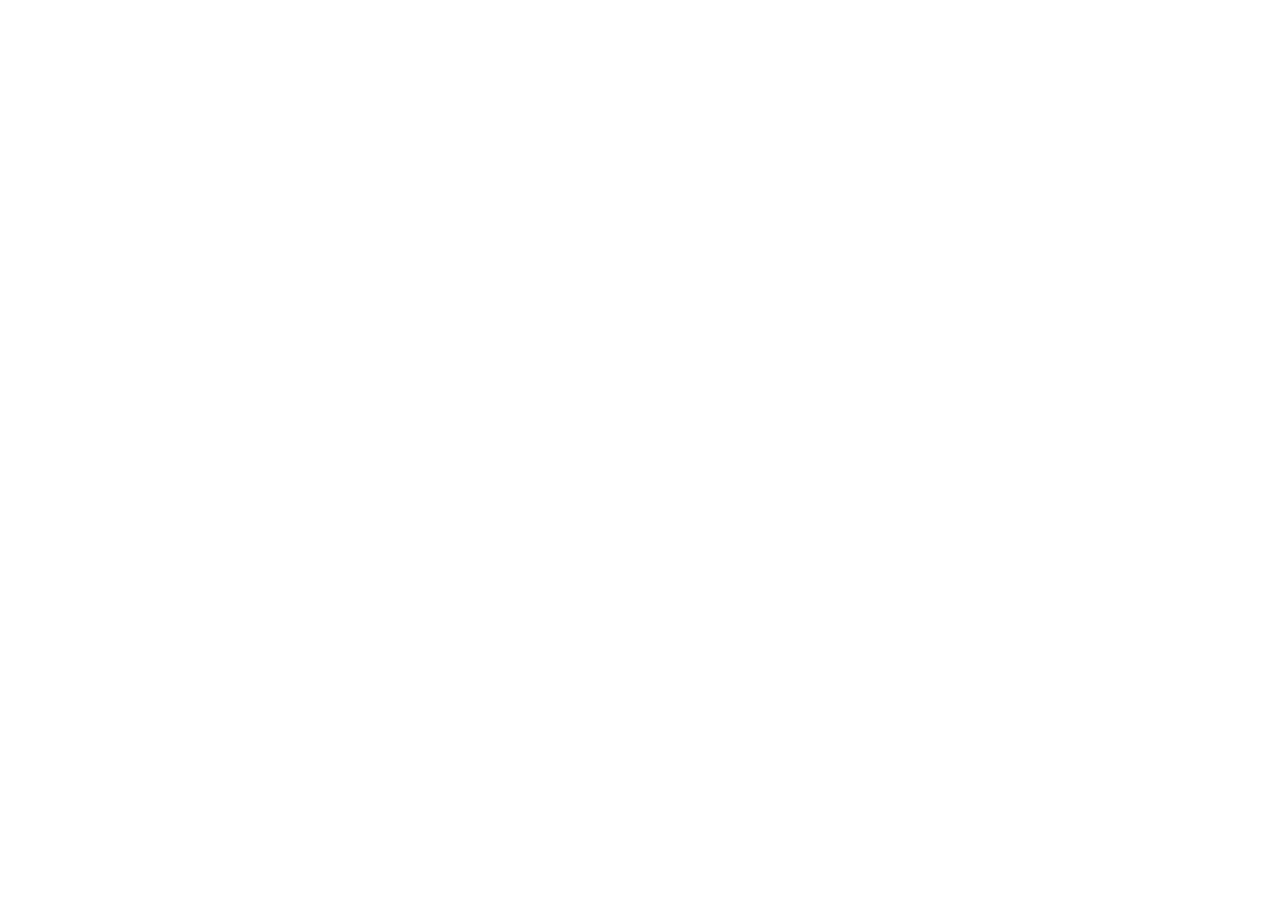
==== commit 13f4dfc5: "Changes Co-authored-by: kenulakayy <225931477+kenulakayy@users.noreply.github.com>" ====
--- a/index.html
+++ b/index.html
@@ -1,296 +1,18 @@
-<!DOCTYPE html>
-<html lang="en">
-<head>
-  <meta charset="UTF-8" />
-  <meta name="viewport" content="width=device-width, initial-scale=1.0" />
-  <title>Kenula Kandanaarachchi</title>
-  <link rel="stylesheet" href="style.css" />
-  <link rel="preconnect" href="https://fonts.googleapis.com">
-  <link rel="preconnect" href="https://fonts.gstatic.com" crossorigin>
-  <!-- JetBrains Mono -->
-  <link href="https://fonts.googleapis.com/css2?family=JetBrains+Mono:wght@400;700&display=swap" rel="stylesheet">
-
-  <!-- JetBrains Mono (Light + Regular + Bold) -->
-  <link href="https://fonts.googleapis.com/css2?family=JetBrains+Mono:wght@300;400;700&display=swap" rel="stylesheet">
-
-  <!-- Poppins Bold -->
-  <link href="https://fonts.googleapis.com/css2?family=Poppins:wght@700&display=swap" rel="stylesheet">
-
-  <link rel="icon" href="favicon/favicon.ico" type="image/x-icon">
-
-  <link rel="icon" type="image/png" sizes="32x32" href="favicon/favicon-32x32.png">
-  <link rel="icon" type="image/png" sizes="16x16" href="favicon/favicon-16x16.png">
-
-  <link rel="apple-touch-icon" href="icons/apple-touch-icon.png">
-</head>
-<body>
-
-<!-- Navbar -->
-<header>
-  <nav>
-    <div class="logo">
-      <a href="#home" class="logo-link">
-        <img src="images/KENULA KANDANAARACHCHI-03.png" alt="Kenula Kayy Logo">
-      </a>
-    </div>
-    <ul class="nav-links">
-      <li><a href="#home">HOME</a></li>
-      <li><a href="#studio-projects">STUDIO PROJECTS</a></li>
-      <li><a href="#creative-projects">CREATIVE PROJECTS</a></li>
-      <li><a href="#about">ABOUT</a></li>
-      <li><a href="#contact">CONTACT</a></li>
-    </ul>
-    <div class="burger">&#9776;</div>
-  </nav>
-</header>
-
-<!-- Hero Section -->
-<section id="home" class="hero">
- <video autoplay muted loop playsinline class="hero-video">
-    <source src="videos/WEBSITE_HOME_VIDEO.mp4" type="video/mp4">
-    <!-- Optional WebM fallback -->
-    <!-- <source src="videos/background.webm" type="video/webm"> -->
-  </video>
-  <div class="overlay"></div>
-  <div class="hero-content">
-    <!-- Replace text with your large logo -->
-    <img src="images/BEDROOM ARTWORK-03-02.png" alt="Kenula Kayy Logo" class="hero-logo">
-    <p class="hero-subtext">EP OUT NOW</p>
-  </div>
-
-  <!-- Scroll Down Arrow -->
-  <a href="#about" class="scroll-down">
-    <span></span>
-  </a>
-</section>
-  
-<!-- About -->
-<section id="about" class="about-section">
-  <div class="about-bg"></div>
-  <div class="about-overlay"></div>
-  <div class="about-content">
-    <h2 class="animate-heading">ABOUT</h2>
-    <div class="about-text">
-      <p>At 11, Kenula was all about EDM. By 14, he discovered his heart had other plans—music production became his world, and he's been crafting sounds ever since.</p>
-      <p>What began with inspiration from artists like Ed Sheeran, FINNEAS, Billie Eilish, Jacob Collier, Lauv has grown into something uniquely his own...</p>
-      <p>From YouTube originals and covers in 2020 to "Now That You Know" in 2023,<br>and most recently the "Bedroom" EP in August 2025—each release proves<br>he's not here to play it safe.</p>
-      <p>Here's the thing about Kenula: he's obsessed with quality...</p>
-      <p>But strip away the technical skills and genre-hopping—what really drives him is that moment when someone connects with the music he's produced on a soul level.</p>
-      <p>Kenula doesn't do comfort zones. He's constantly chasing sounds he's never made before, always asking "what if?" instead of "why not?"</p>
-      <p>The mission stays the same: create music that makes people feel less alone...</p>
-      <p>Ready to see what happens when authentic meets ambitious? <br> Kenula's story is just getting started.</br></p>
-    </div>
-  </div>
-</section>
-
-<!-- Shared Background Wrapper for Studio + Creative -->
-<div class="projects-bg-wrapper">
-  <div class="projects-bg"></div>
-<!-- Studio Projects -->
-<section id="studio-projects" class="projects-section">
-  <h2 class="animate-heading">STUDIO PROJECTS</h2>
-  <div class="slider-wrapper">
-    <div class="projects-slider">
-
-      <!-- Slide 1 -->
-      <div class="project-slide active">
-        <!-- Row 1 -->
-        <a href="https://song.link/y/GPnMIuKgB18" target="_blank" rel="noopener noreferrer" class="project-card"><div class="project-img" style="background-image: url('Album_Arts/INFINITY_PAATA_PAATA_LOKAYAK.png');"></div><div class="overlay"><p>Paata Paata Lokayak<br><span>INFINITY</span></p></div></a>
-        <a href="https://li.sten.to/bedroom" target="_blank" rel="noopener noreferrer" class="project-card"><div class="project-img" style="background-image: url('Album_Arts/BEDROOM_ALBUM_ART.jpg');"></div><div class="overlay"><p>Bedroom<br><span>Kenula Kandanaarachchi</span></p></div></a>
-        <a href="https://www.youtube.com/watch?v=YS7hz0ufupk" target="_blank" rel="noopener noreferrer" class="project-card"><div class="project-img" style="background-image: url('Album_Arts/NADINE_GOODNESS_OF_GOD.jpg');"></div><div class="overlay"><p>Goodness of God (Cover)<br><span>Nadine</span></p></div></a>
-        <a href="https://www.instagram.com/p/DMpoZyWswo3/" target="_blank" rel="noopener noreferrer" class="project-card"><div class="project-img" style="background-image: url('Album_Arts/AMARSHA_MAL_PAN_PODAK.jpg');"></div><div class="overlay"><p>Mal Pan Podak (Cover)<br><span>Amarsha Tissera</span></p></div></a>
-        <!-- Row 2 -->
-        <a href="https://www.instagram.com/p/DMUVOKHNM0s/" target="_blank" rel="noopener noreferrer" class="project-card"><div class="project-img" style="background-image: url('Album_Arts/AMARSHA_PAALUWE_SATHUTA.jpg');"></div><div class="overlay"><p>Paaluwe Sathuta (Cover)<br><span>Amarsha Tissera</span></p></div></a>
-        <a href="https://www.youtube.com/watch?v=P3j0_LuZBWg" target="_blank" rel="noopener noreferrer" class="project-card"><div class="project-img" style="background-image: url('Album_Arts/RUMALKI_THANI_MANASAKA.jpg');"></div><div class="overlay"><p>Thani Manasaka (Cover)<br><span>Rumalki Raveesha</span></p></div></a>
-        <a href="https://www.youtube.com/watch?v=t_DUDmobQgE" target="_blank" rel="noopener noreferrer" class="project-card"><div class="project-img" style="background-image: url('Album_Arts/BLIND_SCHOOL_APE_DAKMA.jpg');"></div><div class="overlay"><p>අපේ දැක්ම Unseen Expressions<br><span> The School for the Blind Ratmalana</span></p></div></a>
-        <a href="https://www.instagram.com/p/DJbxK8TsYFI/" target="_blank" rel="noopener noreferrer" class="project-card"><div class="project-img" style="background-image: url('Album_Arts/AMARSHA_SANSARAYE.jpg');"></div><div class="overlay"><p>Sansaraye (Cover)<br><span>Amarsha Tissera</span></p></div></a>
-      </div>
-
-      <!-- Slide 2 -->
-      <div class="project-slide">
-        <!-- Row 1 -->
-        <a href="https://www.youtube.com/watch?v=Evap-ZZc87Y" target="_blank" rel="noopener noreferrer" class="project-card"><div class="project-img" style="background-image: url('Album_Arts/NUWAN_PAPARE_JAZZ.jpg');"></div><div class="overlay"><p>Papara Jazz | පපර ජෑස්<br>(Documentary)<br><span>Horns with Nuwan</span></p></div></a>        
-        <a href="https://www.instagram.com/p/DG5SH1ev1Fr/" target="_blank" rel="noopener noreferrer" class="project-card"><div class="project-img" style="background-image: url('Album_Arts/RUMALKI_DANGAKARA_HANDAKARI.jpg');"></div><div class="overlay"><p>Dangakara Hadakari (Cover)<br><span>Rumalki Raveesha</span></p></div></a>
-        <a href="https://www.instagram.com/p/DGQVdH5sZlc/" target="_blank" rel="noopener noreferrer" class="project-card"><div class="project-img" style="background-image: url('Album_Arts/AMARSHA_JEEWITHE_THARUNA_KALE.jpg');"></div><div class="overlay"><p>Jeewithe Tharuna Kale (Cover)<br><span>Amarsha Tissera</span></p></div></a>
-        <a href="https://www.youtube.com/watch?v=TrlFW0Z05Lc" target="_blank" rel="noopener noreferrer" class="project-card"><div class="project-img" style="background-image: url('Album_Arts/AMARSHA_KEHAN_IRIS.jpg');"></div><div class="overlay"><p>IRIS (Cover)<br><span>Amarsha Tissera & Kehan Gunatilleka</span></p></div></a>
-
-        <!-- Row 2 -->
-        <a href="https://www.youtube.com/shorts/XlEE2H0rABk" target="_blank" rel="noopener noreferrer" class="project-card"><div class="project-img" style="background-image: url('Album_Arts/AMARSHA_MIHIRAWIYE.jpg');"></div><div class="overlay"><p>Mihiraviyeh (Cover)<br><span>Amarsha Tissera</span></p></div></a>
-        <a href="https://www.youtube.com/watch?v=u-RbnKfEqfM" target="_blank" rel="noopener noreferrer" class="project-card"><div class="project-img" style="background-image: url('Album_Arts/ECHOES_OF_US.jpg');"></div><div class="overlay"><p>Echoes of Us (Short Film)<br><span>Last Bench Movies</span></p></div></a>
-        <a href="https://www.youtube.com/watch?v=CLxDbtnFYWI" target="_blank" rel="noopener noreferrer" class="project-card"><div class="project-img" style="background-image: url('Album_Arts/AMARSHA_ASIPIYA_SALANA.jpg');"></div><div class="overlay"><p>Asipiya Salana (Cover)<br><span>Amarsha Tissera</span></p></div></a>
-        <a href="https://www.youtube.com/watch?v=0uTXkuQrvTw" target="_blank" rel="noopener noreferrer" class="project-card"><div class="project-img" style="background-image: url('Album_Arts/AMARSHA_HANTHANEY.jpg');"></div><div class="overlay"><p>Hanthaney (Cover)<br><span>Amarsha Tissera x Yashvin Senanayake</span></p></div></a>
-      </div>
-
-      <!-- Slide 3 -->
-      <div class="project-slide">
-        <!-- Row 1 -->
-        <a href="https://hyperfollow.com/kenulakandanaarachchidancingshoes" target="_blank" rel="noopener noreferrer" class="project-card"><div class="project-img" style="background-image: url('Album_Arts/DANCING_SHOES_ALBUM_ART_COVER.jpg');"></div><div class="overlay"><p>Dancing Shoes<br><span>Kenula Kandanaarachchi</span></p></div></a>
-        <a href="https://youtube.com/playlist?list=PLHCzepx_gjsb80nX0EVVEt56pDHpDssVe&si=8_OqZ4Pj3O2GMsOS" target="_blank" rel="noopener noreferrer" class="project-card"><div class="project-img" style="background-image: url('Album_Arts/PATTA_HISTORY_POLITCS.jpg');"></div><div class="overlay"><p>Sri Lanka's Politics - a History of Power in Paradise<br><span>Patta History</span></p></div></a>
-        <a href="https://www.youtube.com/watch?v=GGmb2E5V9VI" target="_blank" rel="noopener noreferrer" class="project-card"><div class="project-img" style="background-image: url('Album_Arts/DANCING_SHOES_ALBUM_ART_COVER.jpg');"></div><div class="overlay"><p>BIRDS OF A FEATHER (Cover)<br><span>Amarsha Tissera</span></p></div></a>
-        <a href="https://www.youtube.com/watch?v=mDjHya2Vjc0" target="_blank" rel="noopener noreferrer" class="project-card"><div class="project-img" style="background-image: url('Album_Arts/THANUKI_DIVE_COVER.jpg');"></div><div class="overlay"><p>Dive (Cover)<br><span>Thanuki Goonesinghe</span></p></div></a>
-
-        <!-- Row 2 -->
-        <a href="https://www.youtube.com/watch?v=7arHqsnm9ko" target="_blank" rel="noopener noreferrer" class="project-card"><div class="project-img" style="background-image: url('Album_Arts/AMARSHA_PLEASE_PLEASE_PLEASE.jpg');"></div><div class="overlay"><p>Please Please Please (Cover)<br><span>Amarsha Tissera</span></p></div></a>
-        <a href="https://www.youtube.com/watch?v=TdQnGWZSMvs" target="_blank" rel="noopener noreferrer" class="project-card"><div class="project-img" style="background-image: url('Album_Arts/AMARSHA_EKA_WASSAK.jpg');"></div><div class="overlay"><p>Eka Wassak (Cover)<br><span>Amarsha Tissera x Yashvin Senanayake</span></p></div></a>
-        <a href="https://www.youtube.com/watch?v=mLkYtWjqIC8" target="_blank" rel="noopener noreferrer" class="project-card"><div class="project-img" style="background-image: url('Album_Arts/AND_THEN_THERE_WERE_NONE.jpg');"></div><div class="overlay"><p>10 Little Soldier Boys from "And Then There Were None"<br><span>Cold Theatre Seven</span></p></div></a>
-        <a href="https://www.youtube.com/watch?v=myBLik-btCE" target="_blank" rel="noopener noreferrer" class="project-card"><div class="project-img" style="background-image: url('Album_Arts/DON_SWAPNA_KUMARI.jpg');"></div><div class="overlay"><p>Swapna Kumari<br><span>Dona Ruwini</span></p></div></a>
-      </div>
-      
-      <!-- Slide 4 -->
-      <div class="project-slide">
-        <!-- Row 1 -->
-        <a href="https://song.link/s/5SKcfchRN8miUir3IqKYWQ" target="_blank" rel="noopener noreferrer" class="project-card"><div class="project-img" style="background-image: url('Album_Arts/CLOSE_TO_ME.jpg');"></div><div class="overlay"><p>close to me<br><span>Vinuk</span></p></div></a>
-        <a href="https://www.youtube.com/watch?v=QSKkhmNAGaI" target="_blank" rel="noopener noreferrer" class="project-card"><div class="project-img" style="background-image: url('Album_Arts/AMARSHA_STICK_SEASON.jpg');"></div><div class="overlay"><p>Stick Season (Live Cover)<br><span>Amarsha Tissera</span></p></div></a>
-        <a href="https://hyperfollow.com/4000miles" target="_blank" rel="noopener noreferrer" class="project-card"><div class="project-img" style="background-image: url('Album_Arts/4000_MILES.jpg');"></div><div class="overlay"><p>4000 Miles<br><span>Kenula Kandanaarachchi</span></p></div></a>
-        <a href="https://www.youtube.com/watch?v=26aE1nnDCZk" target="_blank" rel="noopener noreferrer" class="project-card"><div class="project-img" style="background-image: url('Album_Arts/CARLLIN_HALLELUJAH.jpg');"></div><div class="overlay"><p>Hallelujah (Cover)<br><span>TAmarsha Tissera & Carllin Perera</span></p></div></a>
-
-        <!-- Row 2 -->
-        <a href="https://hyperfollow.com/nowthatyouknow" target="_blank" rel="noopener noreferrer" class="project-card"><div class="project-img" style="background-image: url('Album_Arts/NTYK.jpg');"></div><div class="overlay"><p>Now That You Know<br><span>Kenula Kandanaarachchi</span></p></div></a>
-        <a href="https://www.instagram.com/p/CpY_lSBI5zE/" target="_blank" rel="noopener noreferrer" class="project-card"><div class="project-img" style="background-image: url('Album_Arts/SUBHATH_TITLI.jpg');"></div><div class="overlay"><p>Titli<br><span>Subhath Sanjula</span></p></div></a>
-        <a href="https://soundcloud.com/kenulakandanaarachchi/ifthisisgoodbye-kenulak" target="_blank" rel="noopener noreferrer" class="project-card"><div class="project-img" style="background-image: url('Album_Arts/IF_THIS_IS_GOODBYE.jpg');"></div><div class="overlay"><p>If This Is Goodbye<br><span>Kenula Kandanaarachchi</span></p></div></a>
-        <a href="https://soundcloud.com/kenulakandanaarachchi/allieverseeisyou" target="_blank" rel="noopener noreferrer" class="project-card"><div class="project-img" style="background-image: url('Album_Arts/ALL_I_EVER_SEE_IS_YOU.jpg');"></div><div class="overlay"><p>All I Ever See Is You<br><span>Kenula Kandanaarachchi</span></p></div></a>
-      </div>
-      
-      <!-- Slide 5 -->
-      <div class="project-slide">
-        <!-- Row 1 -->
-        <a href="https://soundcloud.com/kenulakandanaarachchi/saturday-night-u-and-i" target="_blank" rel="noopener noreferrer" class="project-card"><div class="project-img" style="background-image: url('Album_Arts/SATURDAY_NIGHT.jpg');"></div><div class="overlay"><p>Saturday Night (U & I)<br><span>Kenula Kandanaarachchi</span></p></div></a>
-        <a href="https://www.youtube.com/watch?v=BhYsfa_qYps" target="_blank" rel="noopener noreferrer" class="project-card"><div class="project-img" style="background-image: url('Album_Arts/SSA_GROWNUP_CHRISTMAS_LIST.jpg');"></div><div class="overlay"><p>Grown Up Christmas List (Cover)<br><span>Soul Sounds Academy Children's Choir</span></p></div></a>
-        <a href="https://www.youtube.com/watch?v=imm10K3-5nE" target="_blank" rel="noopener noreferrer" class="project-card"><div class="project-img" style="background-image: url('Album_Arts/SSA_THE_CHRISTMAS_SONG.jpg');"></div><div class="overlay"><p>CHRISTMAS SONG (Cover)<br><span>Soul Sounds Academy Intermediate Choir</span></p></div></a>
-        <a href="https://www.youtube.com/watch?v=ekj79UXx-4Q" target="_blank" rel="noopener noreferrer" class="project-card"><div class="project-img" style="background-image: url('Album_Arts/SSA_ROCKING_AROUND.jpg');"></div><div class="overlay"><p>Rocking Around the Christmas Tree<br><span>Soul Sounds KiDZ</span></p></div></a>
-  
-        <!-- Row 2 -->
-        <a href="https://youtu.be/ikCpQXguwDs" target="_blank" rel="noopener noreferrer" class="project-card"><div class="project-img" style="background-image: url('Album_Arts/3_WORDS.jpg');"></div><div class="overlay"><p>3 Words<br><span>Kenula Kandanaarachchi</span></p></div></a>
-        <a href="https://youtu.be/r4plnR27NTE" target="_blank" rel="noopener noreferrer" class="project-card"><div class="project-img" style="background-image: url('Album_Arts/TAKE_YOU_HOME.jpg');"></div><div class="overlay"><p>Take You Home<br><span>Kenula Kandanaarachchi</span></p></div></a>
-        <a href="https://youtu.be/YZS2cZX5PZ0" target="_blank" rel="noopener noreferrer" class="project-card"><div class="project-img" style="background-image: url('Album_Arts/FALL_APART_LIKE_OTHERS_DO.jpg');"></div><div class="overlay"><p>Fall Apart Like Others Do<br><span>Kenula Kandanaarachchi</span></p></div></a>
-        <a href="https://youtu.be/DiHNbDJnPoY" target="_blank" rel="noopener noreferrer" class="project-card"><div class="project-img" style="background-image: url('Album_Arts/PICTURE_PERFECT.jpg');"></div><div class="overlay"><p>Picture Perfect<br><span>Kenula Kandanaarachchi</span></p></div></a>
-      </div>
-
-      <!-- Slide 6 -->
-      <div class="project-slide">
-        <!-- Row 1 -->
-        <a href="https://docs.google.com/spreadsheets/d/1rfe-AVFp1on6dUTb6cWEVkP8vVrvX-R3m_GP_Y6LzFc/edit?usp=sharing" target="_blank" rel="noopener noreferrer" class="project-card view-more"><div class="overlay"><p>View More</p></div></a>
-        <a href="#" target="_blank" rel="noopener noreferrer" class="project-card"><div class="project-img"></div><div class="overlay"><p><br><span></span></p></div></a>
-        <a href="#" target="_blank" rel="noopener noreferrer" class="project-card"><div class="project-img"></div><div class="overlay"><p><br><span></span></p></div></a>
-        <a href="#" target="_blank" rel="noopener noreferrer" class="project-card"><div class="project-img"></div><div class="overlay"><p><br><span></span></p></div></a>
-
-        <!-- Row 2 -->
-        <a href="#" target="_blank" rel="noopener noreferrer" class="project-card"><div class="project-img"></div><div class="overlay"><p><br><span></span></p></div></a>
-        <a href="#" target="_blank" rel="noopener noreferrer" class="project-card"><div class="project-img"></div><div class="overlay"><p><br><span></span></p></div></a>
-        <a href="#" target="_blank" rel="noopener noreferrer" class="project-card"><div class="project-img"></div><div class="overlay"><p><br><span></span></p></div></a>
-        <a href="#" target="_blank" rel="noopener noreferrer" class="project-card"><div class="project-img"></div><div class="overlay"><p><br><span></span></p></div></a>
-      </div>  
-      
-    </div>
-
-    <!-- Indicators -->
-    <div class="slider-dots"></div>
-    
-    <!-- Arrows -->
-    <button class="slider-arrow left">&#10094;</button>
-    <button class="slider-arrow right">&#10095;</button>
-  </div>
-</section>
-  
-<!-- Creative Projects -->
-<section id="creative-projects" class="projects-section">
-  <h2 class="animate-heading">CREATIVE PROJECTS</h2>
-  <div class="slider-wrapper">
-    <div class="projects-slider">
-
-      <!-- Slide 1 -->
-      <div class="project-slide active">
-        <!-- Row 1 -->
-        <a href="#" target="_blank" rel="noopener noreferrer" class="project-card"><div class="project-img" style="background-image: url('Creative_Projects/A_DAY_OUT_IN_GALLE.jpg');"></div><div class="overlay"><p>A Day Out in Galle<br><span>Short Vlog</span></p></div></a>
-        <a href="#" target="_blank" rel="noopener noreferrer" class="project-card"><div class="project-img" style="background-image: url('Creative_Projects/QUESTIONS_AND_QUESTIONS_WITH_KENNY.jpg');"></div><div class="overlay"><p>Questions & Questions with Kenny<br><span>Q & A Series</span></p></div></a>
-        <a href="#" target="_blank" rel="noopener noreferrer" class="project-card"><div class="project-img" style="background-image: url('Creative_Projects/DEAR_2023.jpg');"></div><div class="overlay"><p>Dear 2023<br><span>Short Vlog</span></p></div></a>
-        <a href="#" target="_blank" rel="noopener noreferrer" class="project-card"><div class="project-img" style="background-image: url('Creative_Projects/BALI_RECAP.jpg');"></div><div class="overlay"><p>12th Bali International Choir Festival 2023 (Recap)<br><span>Short Vlog</span></p></div></a>
-
-        <!-- Row 2 -->
-        <a href="#" target="_blank" rel="noopener noreferrer" class="project-card"><div class="project-img" style="background-image: url('Creative_Projects/NOVULETI.jpg');"></div><div class="overlay"><p>Novuleti<br><span>Logo Design & Branding</span></p></div></a>
-        <a href="#" target="_blank" rel="noopener noreferrer" class="project-card"><div class="project-img" style="background-image: url('Creative_Projects/PLACES_TO_VISIT_IN_SRI LANKA.jpg');"></div><div class="overlay"><p>Places to Visit in Sri Lanka (Colombo Series)<br><span>Creative Posters</span></p></div></a>
-        <a href="#" target="_blank" rel="noopener noreferrer" class="project-card"><div class="project-img" style="background-image: url('Creative_Projects/2022_RECAP.jpg');"></div><div class="overlay"><p>2022 Recap<br><span>Short Vlog</span></p></div></a>
-        <a href="#" target="_blank" rel="noopener noreferrer" class="project-card"><div class="project-img" style="background-image: url('Creative_Projects/ARARTICS.jpg');"></div><div class="overlay"><p>Arartics<br><span>Business Card Design</span></p></div></a>
-      </div>
-
- <!-- Slide 2 -->
-      <div class="project-slide">
-        <!-- Row 1 -->
-        <a href="#" target="_blank" rel="noopener noreferrer" class="project-card"><div class="project-img" style="background-image: url('Creative_Projects/SPOTIFY_BANNERS.jpg');"></div><div class="overlay"><p>Spotify Cover Arts<br><span>Creative Posters</span></p></div></a>        
-        <a href="YOUR_GOOGLE_SHEET_LINK" target="_blank" rel="noopener noreferrer" class="project-card view-more"><div class="overlay"><p>View More</p></div></a>
-        <a href="#" target="_blank" rel="noopener noreferrer" class="project-card"><div class="project-img"></div><div class="overlay"><p><br><span></span></p></div></a>
-        <a href="#" target="_blank" rel="noopener noreferrer" class="project-card"><div class="project-img"></div><div class="overlay"><p><br><span></span></p></div></a>
-
-        <!-- Row 2 -->
-        <a href="#" target="_blank" rel="noopener noreferrer" class="project-card"><div class="project-img"></div><div class="overlay"><p><br><span></span></p></div></a>
-        <a href="#" target="_blank" rel="noopener noreferrer" class="project-card"><div class="project-img"></div><div class="overlay"><p><br><span></span></p></div></a>
-        <a href="#" target="_blank" rel="noopener noreferrer" class="project-card"><div class="project-img"></div><div class="overlay"><p><br><span></span></p></div></a>
-        <a href="#" target="_blank" rel="noopener noreferrer" class="project-card"><div class="project-img"></div><div class="overlay"><p><br><span></span></p></div></a>
-      </div>
-
-    </div>
-
-    <!-- Indicators -->
-    <div class="slider-dots"></div>
-
-    <!-- Arrows -->
-    <button class="slider-arrow left">&#10094;</button>
-    <button class="slider-arrow right">&#10095;</button>
-  </div>
-</section>
-
-</div> <!-- end of projects-bg-wrapper -->
-  
-<!-- ========================= -->
-<!--      CONTACT SECTION      -->
-<!-- ========================= -->
-<section id="contact">
-
-  <!-- Background video (add file later) -->
-  <div class="contact-bg">
-    <video id="contactVideo" autoplay muted loop playsinline>
-      <source src="videos/CONTACT_BG_FINAL_2.mp4" type="video/mp4">
-    </video>
-  </div>
-
-  <div class="contact-content">
-
-    <h2 class="contact-heading animate-contact">LET'S GET IN TOUCH</h2>
-
-    <p class="contact-text animate-contact">
-      Feel free to reach out for collaborations, projects, or anything music-related.
-    </p>
-
-    <div class="contact-links animate-contact">
-      <a href="mailto:kenulak@icloud.com" class="contact-link animate-contact">
-        kenulak@icloud.com
-      </a>
-      <a href="tel:+94770185211" class="contact-link animate-contact">
-        +94 77 018 5211
-      </a>
-    </div>
-
-    <div class="social-icons animate-contact">
-      <a href="https://www.instagram.com/kenulakandanaarachchi/" target="_blank" rel="noopener noreferrer" class="icon instagram" aria-label="Instagram"></a>
-      <a href="https://wa.me/94770185211" target="_blank" rel="noopener noreferrer" class="icon whatsapp" aria-label="WhatsApp"></a>
-      <a href="https://www.youtube.com/@kenulakandanaarachchi" target="_blank" rel="noopener noreferrer" class="icon youtube" aria-label="YouTube"></a>
-      <a href="https://open.spotify.com/artist/2xWVvHFNvUpK5hgcSAjgC4?si=Srp_iN9vTveFj2mjBcNjwQ" target="_blank" rel="noopener noreferrer" class="icon spotify" aria-label="Spotify"></a>
-      <a href="https://music.apple.com/us/artist/kenula-kandanaarachchi/1709852107" target="_blank" rel="noopener noreferrer" class="icon apple" aria-label="Apple Music"></a>
-      <a href="https://www.tiktok.com/@kenulakandanaarachchi" target="_blank" rel="noopener noreferrer" class="icon tiktok" aria-label="TikTok"></a>
-      <a href="https://www.linkedin.com/in/kenulakandanaarachchi/" target="_blank" rel="noopener noreferrer" class="icon linkedin" aria-label="LinkedIn"></a>
-    </div>
-
-  </div>
-
-  <footer class="site-footer">
-  <p>© 2026 Kenula Kandanaarachchi. All rights reserved.</p>
-</footer>
-  
-</section>
-  
-  <script src="script.js"></script>
-</body>
-</html>
-
-
-
+<!DOCTYPE html>
+<html lang="en">
+  <head>
+    <meta charset="UTF-8" />
+    <meta name="viewport" content="width=device-width, initial-scale=1.0" />
+    <title>Kenula Kandanaarachchi — Music Producer & Artist</title>
+    <meta name="description" content="Kenula Kandanaarachchi — music producer, artist and creative. Studio projects, creative work, and the Bedroom EP." />
+    <link rel="icon" href="https://kenulakayy.github.io/favicon/favicon.ico" type="image/x-icon" />
+    <link rel="preconnect" href="https://fonts.googleapis.com" />
+    <link rel="preconnect" href="https://fonts.gstatic.com" crossorigin />
+    <link href="https://fonts.googleapis.com/css2?family=JetBrains+Mono:wght@300;400;700&family=Poppins:wght@700&display=swap" rel="stylesheet" />
+    <link rel="preload" as="image" href="https://kenulakayy.github.io/images/BEDROOM%20ARTWORK-03-02.webp" />
+  </head>
+  <body>
+    <div id="root"></div>
+    <script type="module" src="/src/main.tsx"></script>
+  </body>
+</html>
